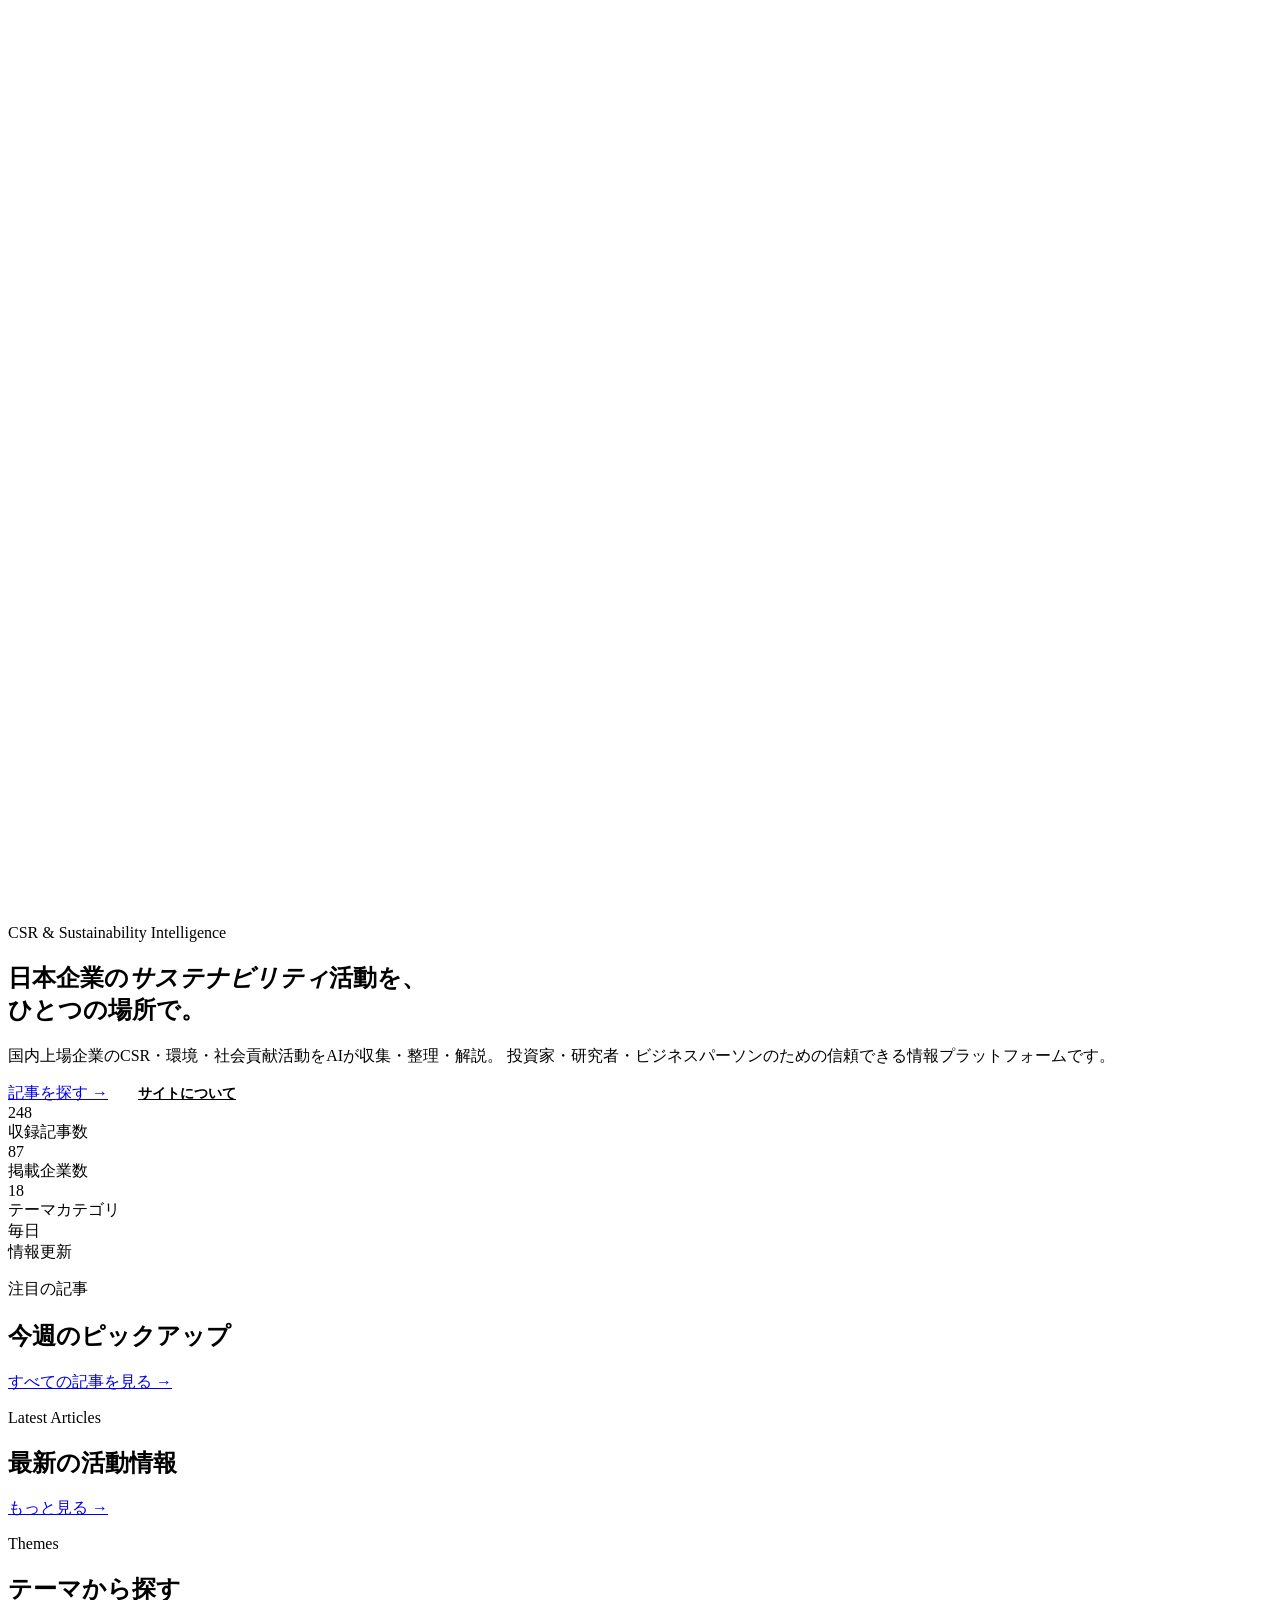
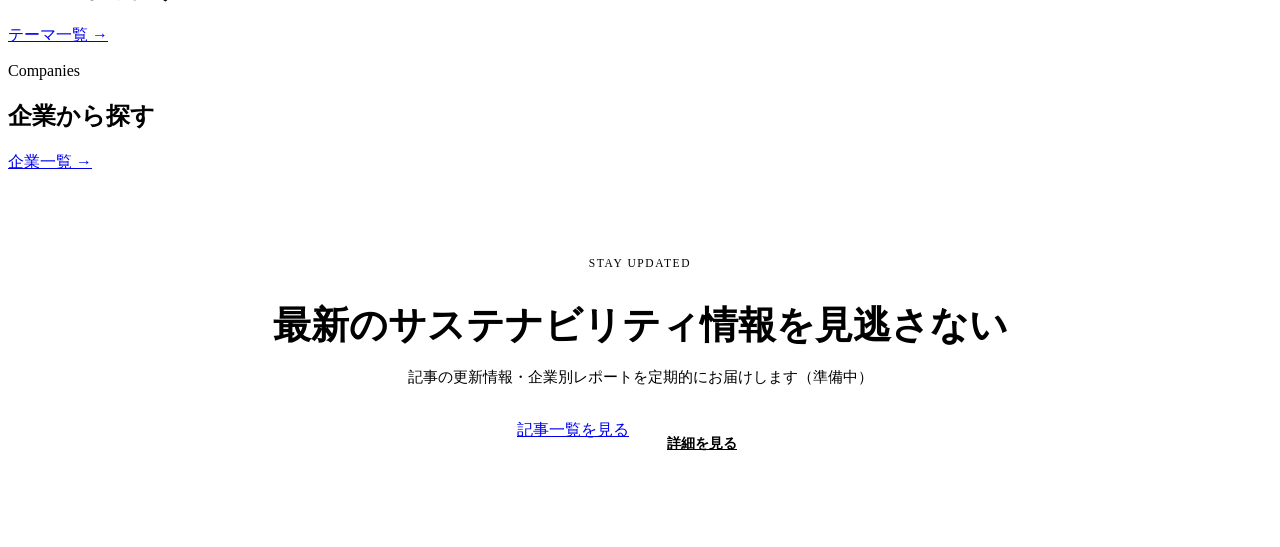
==== index.html @ 4f333bb2 "Add files via upload" ====
<!DOCTYPE html>
<html lang="ja">
<head>
  <meta charset="UTF-8">
  <meta name="viewport" content="width=device-width, initial-scale=1.0">
  <title>SustainaLog — 国内企業のCSR・サステナビリティ情報プラットフォーム</title>
  <meta name="description" content="国内上場企業のCSR・サステナビリティ・社会貢献活動を収集・整理・可視化する情報プラットフォーム。">
  <link rel="stylesheet" href="style.css">
</head>
<body>

<div id="header-mount"></div>

<!-- ─── HERO ─── -->
<section class="hero">
  <div class="hero-bg-decor">
    <div class="hero-circle" style="width:600px;height:600px;top:-200px;right:-100px;"></div>
    <div class="hero-circle" style="width:300px;height:300px;bottom:-80px;left:5%;"></div>
  </div>
  <div class="container" style="position:relative;z-index:1;">
    <p class="hero-label">CSR &amp; Sustainability Intelligence</p>
    <h1>日本企業の<em>サステナビリティ</em>活動を、<br>ひとつの場所で。</h1>
    <p class="hero-desc">国内上場企業のCSR・環境・社会貢献活動をAIが収集・整理・解説。
    投資家・研究者・ビジネスパーソンのための信頼できる情報プラットフォームです。</p>
    <div class="hero-actions">
      <a href="articles.html" class="btn btn-primary">記事を探す →</a>
      <a href="about.html" class="btn" style="color:var(--green-200);border:2px solid rgba(255,255,255,0.25);padding:12px 24px;border-radius:4px;font-weight:700;font-size:0.9rem;transition:background 0.22s;">サイトについて</a>
    </div>
    <div class="hero-stats">
      <div class="stat-item">
        <div class="stat-num">248</div>
        <div class="stat-label">収録記事数</div>
      </div>
      <div class="stat-item">
        <div class="stat-num">87</div>
        <div class="stat-label">掲載企業数</div>
      </div>
      <div class="stat-item">
        <div class="stat-num">18</div>
        <div class="stat-label">テーマカテゴリ</div>
      </div>
      <div class="stat-item">
        <div class="stat-num">毎日</div>
        <div class="stat-label">情報更新</div>
      </div>
    </div>
  </div>
</section>

<!-- ─── FEATURED ARTICLE ─── -->
<section class="section">
  <div class="container">
    <div class="section-header">
      <div>
        <p class="section-label">注目の記事</p>
        <h2 class="section-title">今週のピックアップ</h2>
      </div>
      <a href="articles.html" class="view-all">すべての記事を見る →</a>
    </div>
    <div id="featured-mount"></div>
  </div>
</section>

<!-- ─── LATEST ARTICLES ─── -->
<section class="section section-alt">
  <div class="container">
    <div class="section-header">
      <div>
        <p class="section-label">Latest Articles</p>
        <h2 class="section-title">最新の活動情報</h2>
      </div>
      <a href="articles.html" class="view-all">もっと見る →</a>
    </div>
    <div class="articles-grid" id="latest-mount"></div>
  </div>
</section>

<!-- ─── THEMES ─── -->
<section class="section">
  <div class="container">
    <div class="section-header">
      <div>
        <p class="section-label">Themes</p>
        <h2 class="section-title">テーマから探す</h2>
      </div>
      <a href="themes.html" class="view-all">テーマ一覧 →</a>
    </div>
    <div class="themes-grid" id="themes-mount"></div>
  </div>
</section>

<!-- ─── COMPANIES ─── -->
<section class="section section-alt">
  <div class="container">
    <div class="section-header">
      <div>
        <p class="section-label">Companies</p>
        <h2 class="section-title">企業から探す</h2>
      </div>
      <a href="companies.html" class="view-all">企業一覧 →</a>
    </div>
    <div class="companies-grid" id="companies-mount"></div>
  </div>
</section>

<!-- ─── CTA BANNER ─── -->
<section class="section" style="background:var(--green-800);padding:72px 0;">
  <div class="container" style="text-align:center;">
    <p style="font-family:var(--font-mono);font-size:0.72rem;letter-spacing:0.14em;text-transform:uppercase;color:var(--green-400);margin-bottom:12px;">Stay Updated</p>
    <h2 style="font-family:var(--font-serif);font-size:clamp(1.6rem,4vw,2.4rem);color:var(--cream);margin-bottom:16px;">最新のサステナビリティ情報を見逃さない</h2>
    <p style="color:var(--green-200);margin-bottom:32px;font-size:0.95rem;">記事の更新情報・企業別レポートを定期的にお届けします（準備中）</p>
    <div style="display:flex;gap:12px;justify-content:center;flex-wrap:wrap;">
      <a href="articles.html" class="btn btn-primary">記事一覧を見る</a>
      <a href="about.html" class="btn" style="color:var(--green-200);border:2px solid rgba(255,255,255,0.2);padding:12px 24px;border-radius:4px;font-weight:700;font-size:0.9rem;">詳細を見る</a>
    </div>
  </div>
</section>

<div id="footer-mount"></div>

<script src="data.js"></script>
<script>
document.getElementById('header-mount').innerHTML = renderHeader('index.html');
document.getElementById('footer-mount').innerHTML = renderFooter();

// Featured
const featured = ARTICLES.find(a => a.featured);
if (featured) {
  document.getElementById('featured-mount').innerHTML = `
    <a href="article.html?slug=${featured.slug}" class="featured-card">
      <div class="featured-img">
        <span style="font-size:5rem;opacity:0.7">🌱</span>
      </div>
      <div class="featured-body">
        <p class="featured-eyebrow">${featured.company} · ${featured.industry}</p>
        <h2 class="featured-title">${featured.title}</h2>
        <p class="featured-summary">${featured.summary.substring(0,120)}…</p>
        <div style="display:flex;gap:8px;flex-wrap:wrap;margin-bottom:20px;">
          ${featured.themes.map(t=>`<span class="tag tag-theme">${t}</span>`).join('')}
        </div>
        <span class="btn btn-outline btn-sm">記事を読む →</span>
      </div>
    </a>
  `;
}

// Latest (skip featured)
const latest = ARTICLES.filter(a => !a.featured).slice(0,6);
document.getElementById('latest-mount').innerHTML = latest.map(renderCard).join('');

// Themes
document.getElementById('themes-mount').innerHTML = THEMES.map(t => `
  <a href="themes.html" class="theme-tile">
    <div class="theme-icon" style="background:${t.color};color:${t.accent}">${t.icon}</div>
    <div>
      <div class="theme-name">${t.name}</div>
      <div class="theme-count">${t.count}件の記事</div>
    </div>
  </a>
`).join('');

// Companies
document.getElementById('companies-mount').innerHTML = COMPANIES.map(c => `
  <a href="companies.html" class="company-card">
    <div class="company-logo-placeholder">${c.icon}</div>
    <div class="company-card-name">${c.name}</div>
    <div class="company-card-industry">${c.industry}</div>
    <div class="company-card-count">${c.count}件の記事</div>
  </a>
`).join('');

initScrollAnimations();
</script>
</body>
</html>
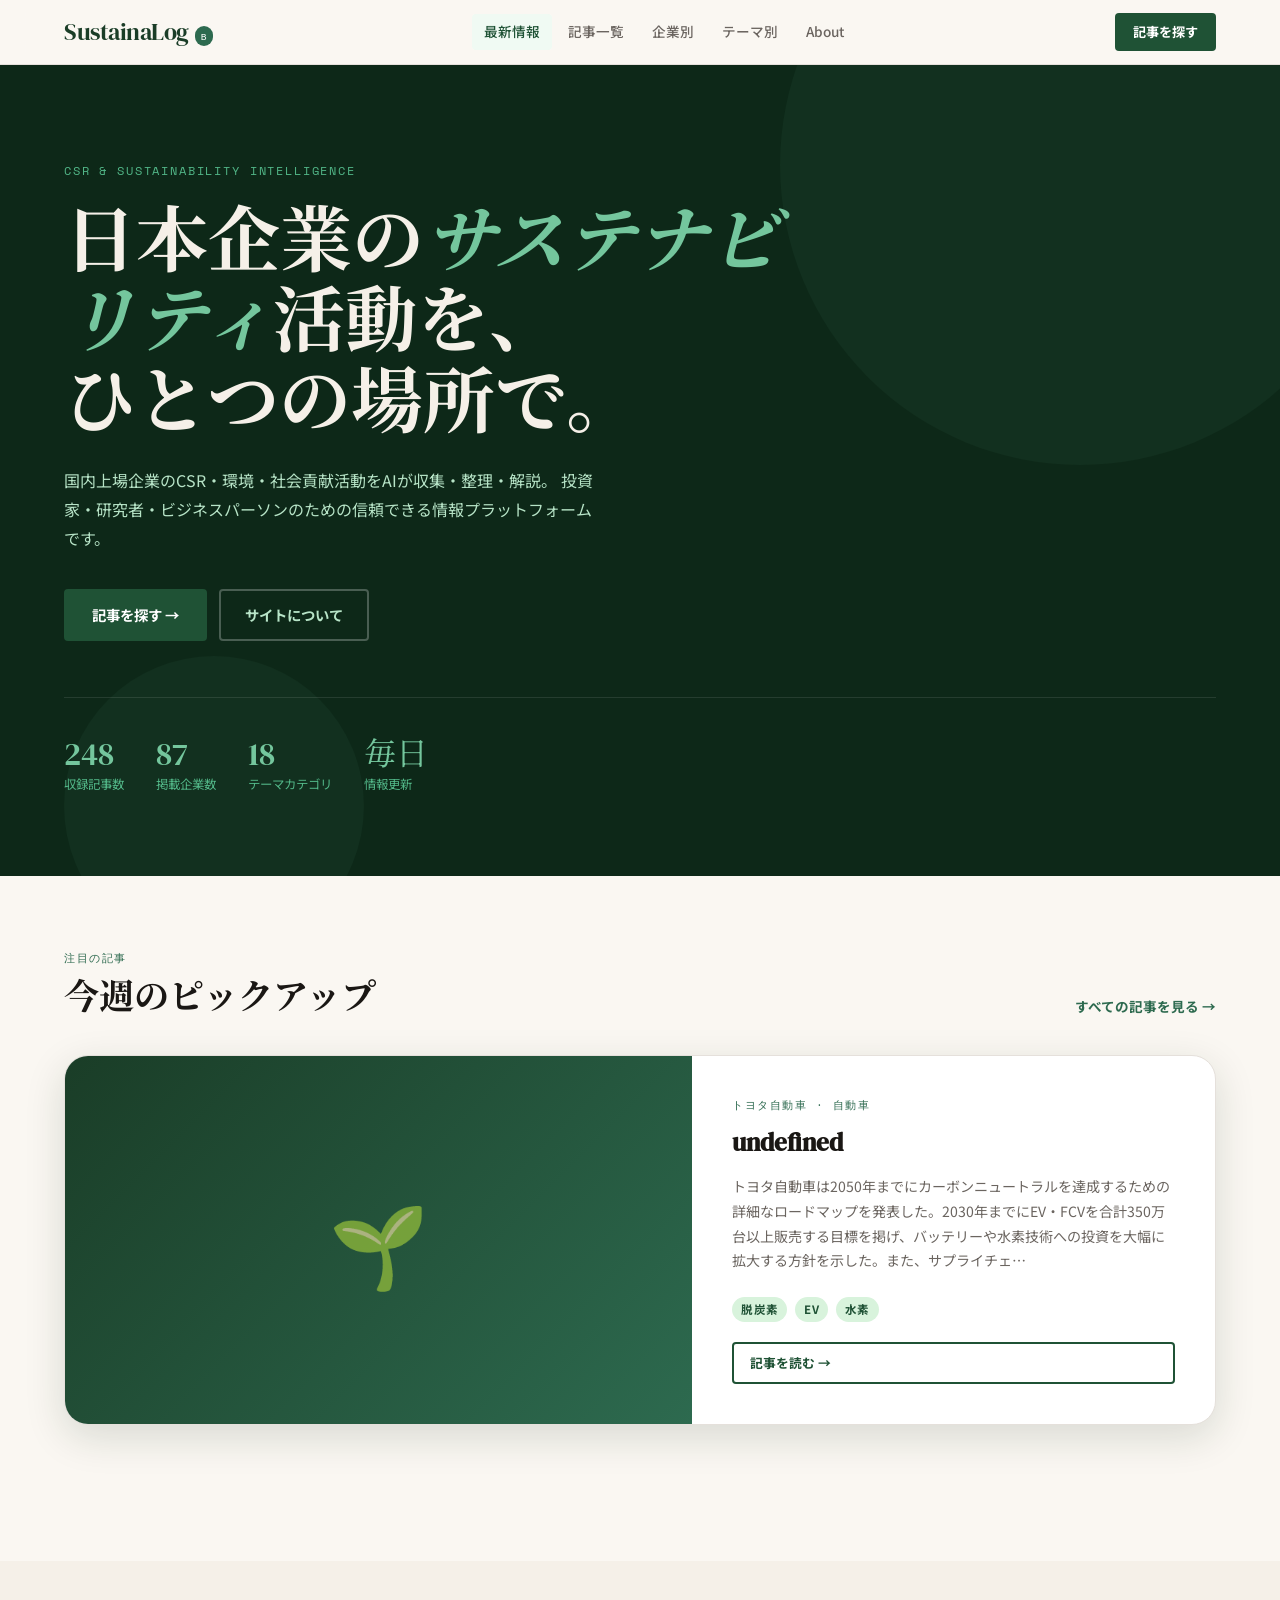
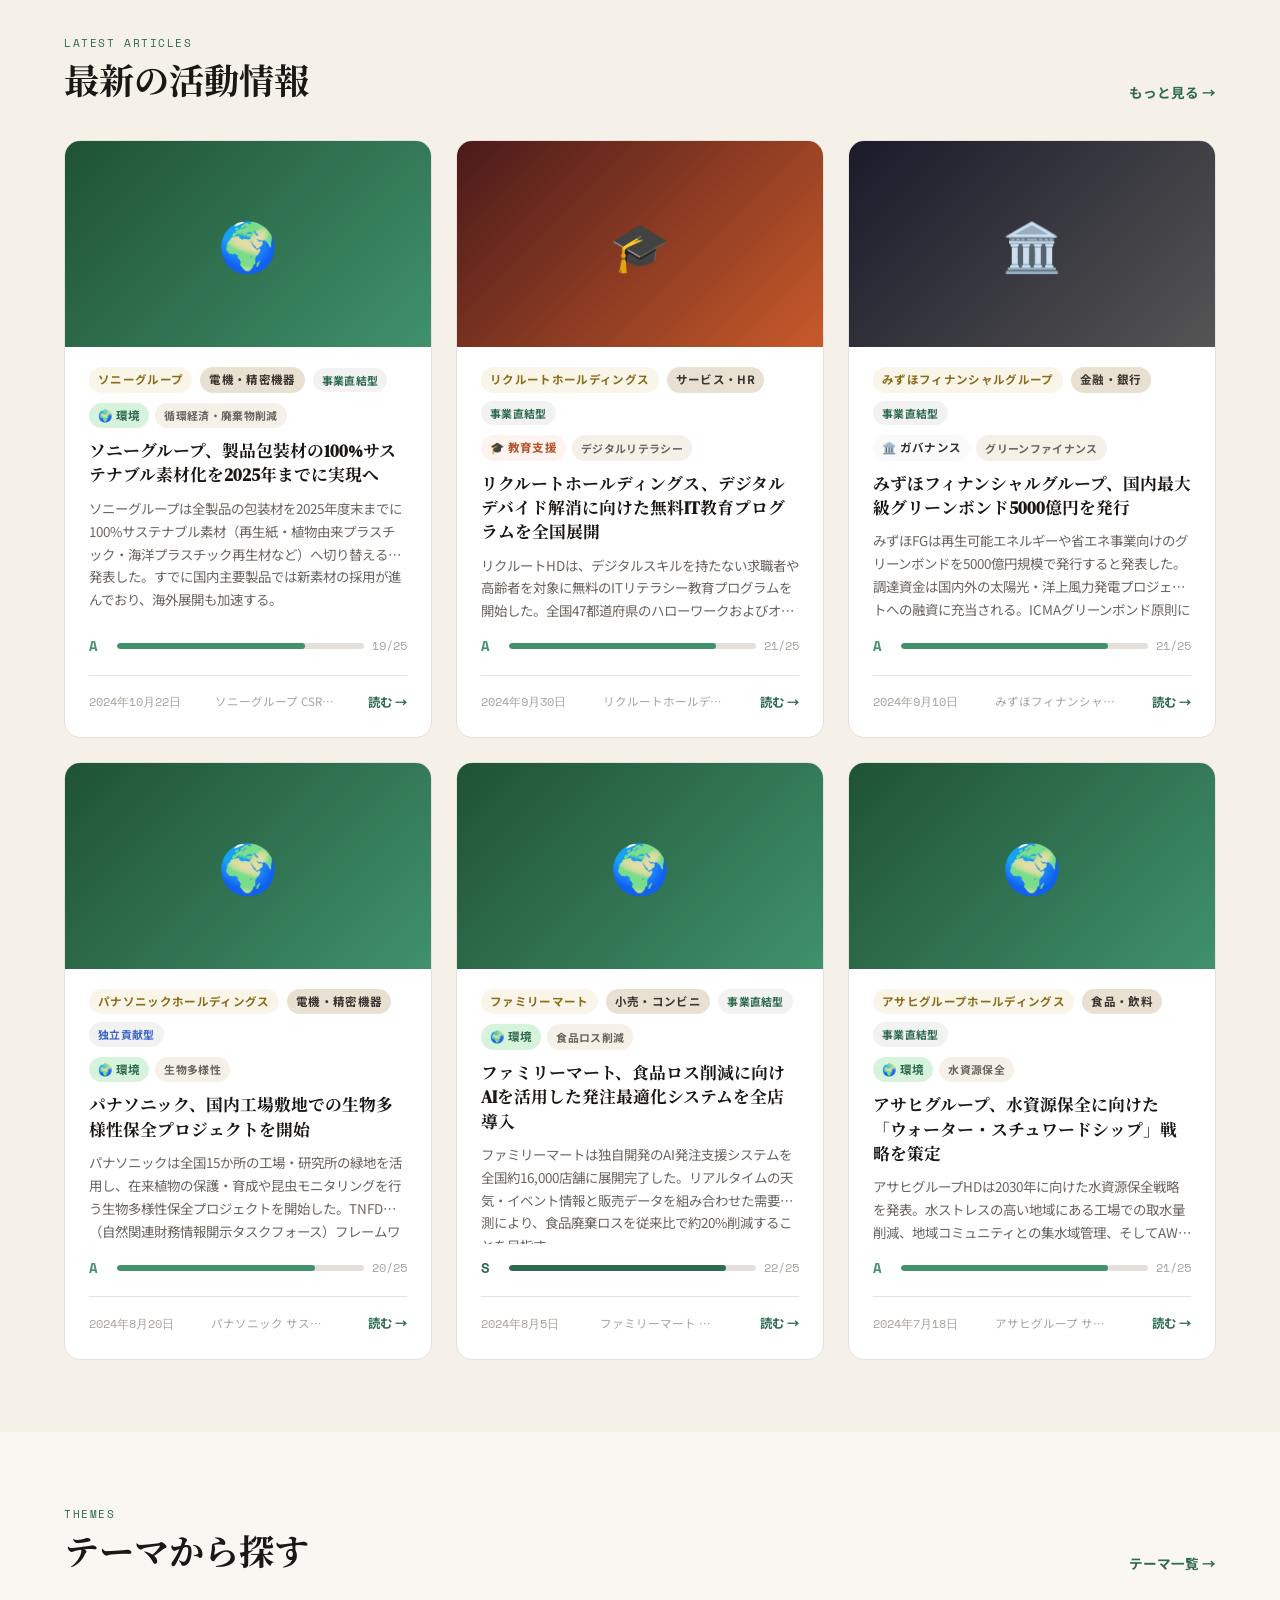
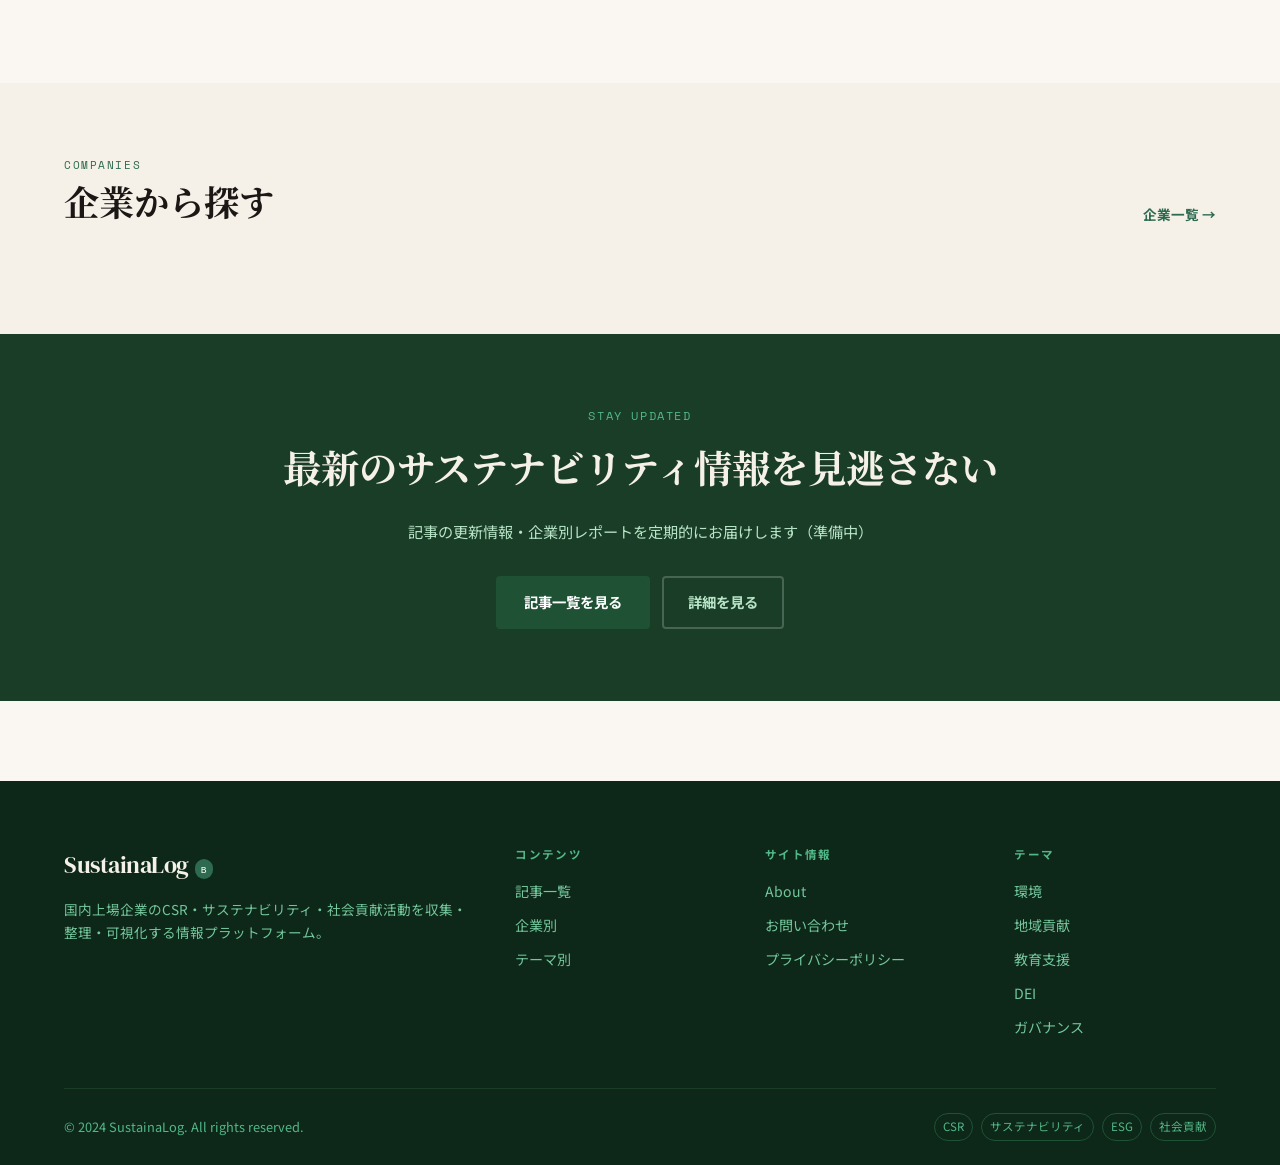
==== commit c810f1cf: "Add files via upload" ====
--- a/index.html
+++ b/index.html
@@ -118,13 +118,15 @@
 
 <div id="footer-mount"></div>
 
+<script src="schema.js"></script>
+<script src="dummy-data.js"></script>
 <script src="data.js"></script>
 <script>
 document.getElementById('header-mount').innerHTML = renderHeader('index.html');
 document.getElementById('footer-mount').innerHTML = renderFooter();
 
 // Featured
-const featured = ARTICLES.find(a => a.featured);
+const featured = getPublishedArticles().find(a => a.featured);
 if (featured) {
   document.getElementById('featured-mount').innerHTML = `
     <a href="article.html?slug=${featured.slug}" class="featured-card">
@@ -132,11 +134,11 @@
         <span style="font-size:5rem;opacity:0.7">🌱</span>
       </div>
       <div class="featured-body">
-        <p class="featured-eyebrow">${featured.company} · ${featured.industry}</p>
+        <p class="featured-eyebrow">${featured.company_name} · ${featured.industry}</p>
         <h2 class="featured-title">${featured.title}</h2>
         <p class="featured-summary">${featured.summary.substring(0,120)}…</p>
         <div style="display:flex;gap:8px;flex-wrap:wrap;margin-bottom:20px;">
-          ${featured.themes.map(t=>`<span class="tag tag-theme">${t}</span>`).join('')}
+          ${featured.classification_tags.slice(0,3).map(t=>`<span class="tag tag-theme">${t}</span>`).join('')}
         </div>
         <span class="btn btn-outline btn-sm">記事を読む →</span>
       </div>
@@ -145,7 +147,7 @@
 }
 
 // Latest (skip featured)
-const latest = ARTICLES.filter(a => !a.featured).slice(0,6);
+const latest = getPublishedArticles().filter(a => !a.featured).slice(0,6).map(adaptArticleForUI);
 document.getElementById('latest-mount').innerHTML = latest.map(renderCard).join('');
 
 // Themes
--- a/style.css
+++ b/style.css
@@ -0,0 +1,1024 @@
+/* ================================================
+   SustainaLog — Global Stylesheet
+   Design: Editorial/Magazine, Natural × Modern
+   Palette: Deep Forest Green × Cream × Warm Black
+   ================================================ */
+
+@import url('https://fonts.googleapis.com/css2?family=Noto+Serif+JP:wght@300;400;500;700&family=Noto+Sans+JP:wght@300;400;500;700&family=DM+Serif+Display:ital@0;1&family=Space+Mono&display=swap');
+
+/* ── CSS Variables ── */
+:root {
+  --green-900: #0d2818;
+  --green-800: #1a3d27;
+  --green-700: #1f5235;
+  --green-600: #2d6a4f;
+  --green-500: #40916c;
+  --green-400: #52b788;
+  --green-300: #74c69d;
+  --green-200: #b7e4c7;
+  --green-100: #d8f3dc;
+  --green-50:  #f0faf3;
+
+  --cream-dark: #e8e0d0;
+  --cream:      #f5f0e8;
+  --cream-light:#faf7f2;
+  --white:      #ffffff;
+
+  --ink-900: #1a1714;
+  --ink-700: #3a3530;
+  --ink-500: #6b6560;
+  --ink-300: #a8a29d;
+  --ink-100: #e5e0db;
+
+  --accent-gold: #c9a84c;
+  --accent-rust: #b5522a;
+
+  --font-serif: 'DM Serif Display', 'Noto Serif JP', serif;
+  --font-sans:  'Noto Sans JP', sans-serif;
+  --font-mono:  'Space Mono', monospace;
+
+  --radius-sm: 4px;
+  --radius-md: 8px;
+  --radius-lg: 16px;
+  --radius-xl: 24px;
+
+  --shadow-sm: 0 1px 3px rgba(13,40,24,.08);
+  --shadow-md: 0 4px 16px rgba(13,40,24,.10);
+  --shadow-lg: 0 12px 40px rgba(13,40,24,.14);
+  --shadow-xl: 0 24px 64px rgba(13,40,24,.18);
+
+  --transition: 0.22s cubic-bezier(0.4,0,0.2,1);
+  --max-w: 1200px;
+}
+
+/* ── Reset ── */
+*, *::before, *::after { box-sizing: border-box; margin: 0; padding: 0; }
+html { scroll-behavior: smooth; font-size: 16px; }
+body {
+  font-family: var(--font-sans);
+  background: var(--cream-light);
+  color: var(--ink-900);
+  line-height: 1.7;
+  -webkit-font-smoothing: antialiased;
+}
+img { max-width: 100%; display: block; }
+a { color: inherit; text-decoration: none; }
+ul { list-style: none; }
+button { cursor: pointer; border: none; background: none; font-family: inherit; }
+
+/* ── Container ── */
+.container { max-width: var(--max-w); margin: 0 auto; padding: 0 24px; }
+
+/* ================================================
+   HEADER
+   ================================================ */
+.site-header {
+  position: sticky;
+  top: 0;
+  z-index: 100;
+  background: rgba(250,247,242,0.92);
+  backdrop-filter: blur(12px);
+  -webkit-backdrop-filter: blur(12px);
+  border-bottom: 1px solid var(--ink-100);
+}
+.header-inner {
+  display: flex;
+  align-items: center;
+  justify-content: space-between;
+  height: 64px;
+  gap: 24px;
+}
+.site-logo {
+  display: flex;
+  align-items: baseline;
+  gap: 6px;
+  flex-shrink: 0;
+}
+.logo-main {
+  font-family: var(--font-serif);
+  font-size: 1.5rem;
+  color: var(--green-800);
+  letter-spacing: -0.02em;
+}
+.logo-badge {
+  font-family: var(--font-mono);
+  font-size: 0.6rem;
+  background: var(--green-600);
+  color: var(--white);
+  padding: 2px 6px;
+  border-radius: 99px;
+  letter-spacing: 0.05em;
+  text-transform: uppercase;
+}
+.site-nav { display: flex; align-items: center; gap: 4px; }
+.nav-link {
+  font-size: 0.85rem;
+  font-weight: 500;
+  color: var(--ink-500);
+  padding: 6px 12px;
+  border-radius: var(--radius-sm);
+  transition: color var(--transition), background var(--transition);
+}
+.nav-link:hover, .nav-link.active {
+  color: var(--green-700);
+  background: var(--green-50);
+}
+.header-cta {
+  font-size: 0.82rem;
+  font-weight: 700;
+  color: var(--white);
+  background: var(--green-700);
+  padding: 8px 18px;
+  border-radius: var(--radius-sm);
+  transition: background var(--transition), transform var(--transition);
+  flex-shrink: 0;
+}
+.header-cta:hover { background: var(--green-600); transform: translateY(-1px); }
+
+/* Mobile hamburger */
+.hamburger {
+  display: none;
+  flex-direction: column;
+  gap: 5px;
+  padding: 8px;
+  border-radius: var(--radius-sm);
+  transition: background var(--transition);
+}
+.hamburger:hover { background: var(--green-50); }
+.hamburger span {
+  display: block;
+  width: 22px;
+  height: 2px;
+  background: var(--ink-700);
+  border-radius: 2px;
+  transition: transform var(--transition), opacity var(--transition);
+}
+.mobile-nav {
+  display: none;
+  flex-direction: column;
+  background: var(--cream-light);
+  border-top: 1px solid var(--ink-100);
+  padding: 16px 24px 24px;
+  gap: 4px;
+}
+.mobile-nav.open { display: flex; }
+.mobile-nav-link {
+  font-size: 1rem;
+  font-weight: 500;
+  color: var(--ink-700);
+  padding: 10px 0;
+  border-bottom: 1px solid var(--ink-100);
+}
+.mobile-nav-link:last-child { border-bottom: none; }
+
+/* ================================================
+   FOOTER
+   ================================================ */
+.site-footer {
+  background: var(--green-900);
+  color: var(--green-200);
+  margin-top: 80px;
+}
+.footer-main {
+  display: grid;
+  grid-template-columns: 2fr 1fr 1fr 1fr;
+  gap: 48px;
+  padding: 64px 0 48px;
+}
+.footer-brand .logo-main { color: var(--cream); }
+.footer-brand .logo-badge { background: var(--green-600); }
+.footer-desc {
+  font-size: 0.85rem;
+  color: var(--green-300);
+  margin-top: 12px;
+  line-height: 1.7;
+}
+.footer-col-title {
+  font-size: 0.72rem;
+  font-weight: 700;
+  letter-spacing: 0.12em;
+  text-transform: uppercase;
+  color: var(--green-400);
+  margin-bottom: 16px;
+}
+.footer-links { display: flex; flex-direction: column; gap: 10px; }
+.footer-links a {
+  font-size: 0.88rem;
+  color: var(--green-300);
+  transition: color var(--transition);
+}
+.footer-links a:hover { color: var(--white); }
+.footer-bottom {
+  border-top: 1px solid var(--green-800);
+  padding: 24px 0;
+  display: flex;
+  justify-content: space-between;
+  align-items: center;
+  flex-wrap: wrap;
+  gap: 12px;
+}
+.footer-copy { font-size: 0.8rem; color: var(--green-400); }
+.footer-tags { display: flex; gap: 8px; flex-wrap: wrap; }
+.footer-tag {
+  font-size: 0.72rem;
+  color: var(--green-400);
+  border: 1px solid var(--green-700);
+  padding: 3px 8px;
+  border-radius: 99px;
+}
+
+/* ================================================
+   SHARED COMPONENTS
+   ================================================ */
+
+/* Page Hero */
+.page-hero {
+  background: var(--green-800);
+  color: var(--white);
+  padding: 64px 0 56px;
+}
+.page-hero-label {
+  font-family: var(--font-mono);
+  font-size: 0.72rem;
+  letter-spacing: 0.14em;
+  text-transform: uppercase;
+  color: var(--green-300);
+  margin-bottom: 12px;
+}
+.page-hero h1 {
+  font-family: var(--font-serif);
+  font-size: clamp(2rem, 5vw, 3.2rem);
+  line-height: 1.2;
+  color: var(--cream);
+  margin-bottom: 12px;
+}
+.page-hero p {
+  font-size: 1rem;
+  color: var(--green-200);
+  max-width: 600px;
+}
+
+/* Article Card */
+.card {
+  background: var(--white);
+  border-radius: var(--radius-lg);
+  border: 1px solid var(--ink-100);
+  overflow: hidden;
+  transition: transform var(--transition), box-shadow var(--transition);
+  display: flex;
+  flex-direction: column;
+}
+.card:hover {
+  transform: translateY(-3px);
+  box-shadow: var(--shadow-lg);
+}
+.card-img-wrap {
+  aspect-ratio: 16/9;
+  background: var(--green-100);
+  position: relative;
+  overflow: hidden;
+  display: flex;
+  align-items: center;
+  justify-content: center;
+}
+.card-img-placeholder {
+  width: 100%;
+  height: 100%;
+  display: flex;
+  align-items: center;
+  justify-content: center;
+}
+.card-body { padding: 20px 24px 24px; flex: 1; display: flex; flex-direction: column; }
+.card-meta {
+  display: flex;
+  align-items: center;
+  gap: 8px;
+  flex-wrap: wrap;
+  margin-bottom: 10px;
+}
+.tag {
+  display: inline-flex;
+  align-items: center;
+  font-size: 0.72rem;
+  font-weight: 700;
+  padding: 3px 9px;
+  border-radius: 99px;
+  letter-spacing: 0.03em;
+  white-space: nowrap;
+}
+.tag-theme {
+  background: var(--green-100);
+  color: var(--green-700);
+}
+.tag-industry {
+  background: var(--cream-dark);
+  color: var(--ink-700);
+}
+.tag-company {
+  background: rgba(201,168,76,0.12);
+  color: #8a6c1a;
+}
+.card-title {
+  font-family: var(--font-serif);
+  font-size: 1.05rem;
+  line-height: 1.45;
+  color: var(--ink-900);
+  margin-bottom: 8px;
+  transition: color var(--transition);
+}
+.card:hover .card-title { color: var(--green-700); }
+.card-summary {
+  font-size: 0.84rem;
+  color: var(--ink-500);
+  line-height: 1.7;
+  flex: 1;
+  display: -webkit-box;
+  -webkit-line-clamp: 3;
+  -webkit-box-orient: vertical;
+  overflow: hidden;
+}
+.card-footer {
+  display: flex;
+  justify-content: space-between;
+  align-items: center;
+  margin-top: 16px;
+  padding-top: 16px;
+  border-top: 1px solid var(--ink-100);
+  gap: 8px;
+}
+.card-date {
+  font-family: var(--font-mono);
+  font-size: 0.72rem;
+  color: var(--ink-300);
+}
+.card-source {
+  font-size: 0.72rem;
+  color: var(--ink-300);
+  max-width: 120px;
+  overflow: hidden;
+  text-overflow: ellipsis;
+  white-space: nowrap;
+}
+.read-more {
+  font-size: 0.78rem;
+  font-weight: 700;
+  color: var(--green-600);
+  display: flex;
+  align-items: center;
+  gap: 4px;
+  flex-shrink: 0;
+  transition: gap var(--transition), color var(--transition);
+}
+.read-more:hover { gap: 8px; color: var(--green-700); }
+
+/* Section Titles */
+.section-label {
+  font-family: var(--font-mono);
+  font-size: 0.7rem;
+  letter-spacing: 0.14em;
+  text-transform: uppercase;
+  color: var(--green-600);
+  margin-bottom: 8px;
+}
+.section-title {
+  font-family: var(--font-serif);
+  font-size: clamp(1.6rem, 3vw, 2.2rem);
+  color: var(--ink-900);
+  line-height: 1.25;
+}
+.section-header {
+  display: flex;
+  align-items: flex-end;
+  justify-content: space-between;
+  margin-bottom: 36px;
+  gap: 24px;
+  flex-wrap: wrap;
+}
+.view-all {
+  font-size: 0.85rem;
+  font-weight: 700;
+  color: var(--green-600);
+  display: flex;
+  align-items: center;
+  gap: 6px;
+  flex-shrink: 0;
+  transition: gap var(--transition);
+}
+.view-all:hover { gap: 10px; }
+
+/* Grid */
+.articles-grid {
+  display: grid;
+  grid-template-columns: repeat(3, 1fr);
+  gap: 24px;
+}
+
+/* Buttons */
+.btn {
+  display: inline-flex;
+  align-items: center;
+  gap: 8px;
+  font-weight: 700;
+  border-radius: var(--radius-sm);
+  transition: background var(--transition), transform var(--transition), box-shadow var(--transition);
+  cursor: pointer;
+}
+.btn-primary {
+  background: var(--green-700);
+  color: var(--white);
+  padding: 12px 28px;
+  font-size: 0.9rem;
+}
+.btn-primary:hover { background: var(--green-600); transform: translateY(-1px); box-shadow: var(--shadow-md); }
+.btn-outline {
+  border: 2px solid var(--green-700);
+  color: var(--green-700);
+  padding: 10px 24px;
+  font-size: 0.88rem;
+}
+.btn-outline:hover { background: var(--green-50); transform: translateY(-1px); }
+.btn-sm { padding: 8px 16px; font-size: 0.8rem; }
+
+/* Filter bar */
+.filter-bar {
+  display: flex;
+  gap: 8px;
+  flex-wrap: wrap;
+  margin-bottom: 32px;
+}
+.filter-btn {
+  font-size: 0.82rem;
+  font-weight: 600;
+  padding: 7px 16px;
+  border-radius: 99px;
+  border: 1.5px solid var(--ink-200, #d5d0cb);
+  color: var(--ink-500);
+  background: var(--white);
+  transition: all var(--transition);
+}
+.filter-btn:hover, .filter-btn.active {
+  background: var(--green-700);
+  color: var(--white);
+  border-color: var(--green-700);
+}
+
+/* Search input */
+.search-wrap {
+  position: relative;
+  max-width: 420px;
+  width: 100%;
+}
+.search-input {
+  width: 100%;
+  padding: 10px 16px 10px 42px;
+  border: 1.5px solid var(--ink-100);
+  border-radius: 99px;
+  font-size: 0.88rem;
+  font-family: var(--font-sans);
+  background: var(--white);
+  color: var(--ink-900);
+  outline: none;
+  transition: border-color var(--transition), box-shadow var(--transition);
+}
+.search-input:focus { border-color: var(--green-500); box-shadow: 0 0 0 3px rgba(64,145,108,.12); }
+.search-icon {
+  position: absolute;
+  left: 14px;
+  top: 50%;
+  transform: translateY(-50%);
+  color: var(--ink-300);
+  pointer-events: none;
+}
+
+/* Breadcrumb */
+.breadcrumb {
+  display: flex;
+  align-items: center;
+  gap: 8px;
+  font-size: 0.8rem;
+  color: var(--ink-300);
+  margin-bottom: 32px;
+  flex-wrap: wrap;
+}
+.breadcrumb a { color: var(--green-600); }
+.breadcrumb a:hover { text-decoration: underline; }
+.breadcrumb-sep { color: var(--ink-200, #d5d0cb); }
+
+/* Empty state */
+.empty-state {
+  text-align: center;
+  padding: 80px 24px;
+  color: var(--ink-300);
+}
+.empty-state-icon { font-size: 3rem; margin-bottom: 16px; }
+.empty-state h3 { font-size: 1.1rem; color: var(--ink-500); margin-bottom: 8px; }
+.empty-state p { font-size: 0.88rem; }
+
+/* ================================================
+   ARTICLE DETAIL PAGE
+   ================================================ */
+.article-layout {
+  display: grid;
+  grid-template-columns: 1fr 320px;
+  gap: 48px;
+  align-items: start;
+  padding: 48px 0 80px;
+}
+.article-header { margin-bottom: 32px; }
+.article-tags { display: flex; gap: 8px; flex-wrap: wrap; margin-bottom: 16px; }
+.article-title {
+  font-family: var(--font-serif);
+  font-size: clamp(1.6rem, 4vw, 2.6rem);
+  line-height: 1.25;
+  color: var(--ink-900);
+  margin-bottom: 20px;
+}
+.article-byline {
+  display: flex;
+  align-items: center;
+  gap: 20px;
+  flex-wrap: wrap;
+  padding-bottom: 20px;
+  border-bottom: 1px solid var(--ink-100);
+  margin-bottom: 32px;
+}
+.byline-company {
+  font-weight: 700;
+  color: var(--green-700);
+  font-size: 0.9rem;
+}
+.byline-date {
+  font-family: var(--font-mono);
+  font-size: 0.78rem;
+  color: var(--ink-300);
+}
+.article-summary-block {
+  background: var(--green-50);
+  border-left: 4px solid var(--green-500);
+  padding: 24px 28px;
+  border-radius: 0 var(--radius-md) var(--radius-md) 0;
+  margin-bottom: 36px;
+}
+.article-summary-block h3 {
+  font-size: 0.72rem;
+  font-weight: 700;
+  letter-spacing: 0.12em;
+  text-transform: uppercase;
+  color: var(--green-600);
+  margin-bottom: 10px;
+}
+.article-summary-block p {
+  font-size: 0.95rem;
+  color: var(--ink-700);
+  line-height: 1.75;
+}
+.ai-block {
+  background: linear-gradient(135deg, #f0faf3, #e8f4ec);
+  border: 1px solid var(--green-200);
+  border-radius: var(--radius-lg);
+  padding: 28px;
+  margin-bottom: 36px;
+}
+.ai-block-header {
+  display: flex;
+  align-items: center;
+  gap: 10px;
+  margin-bottom: 16px;
+}
+.ai-badge {
+  display: flex;
+  align-items: center;
+  gap: 6px;
+  background: var(--green-700);
+  color: var(--white);
+  font-size: 0.68rem;
+  font-weight: 700;
+  padding: 4px 10px;
+  border-radius: 99px;
+  letter-spacing: 0.06em;
+}
+.ai-badge::before {
+  content: '✦';
+  font-size: 0.7em;
+}
+.ai-block h3 {
+  font-family: var(--font-serif);
+  font-size: 1rem;
+  color: var(--green-800);
+}
+.ai-block p { font-size: 0.9rem; color: var(--ink-700); line-height: 1.75; }
+
+/* Sidebar */
+.article-sidebar { position: sticky; top: 80px; }
+.sidebar-card {
+  background: var(--white);
+  border: 1px solid var(--ink-100);
+  border-radius: var(--radius-lg);
+  padding: 24px;
+  margin-bottom: 20px;
+}
+.sidebar-title {
+  font-size: 0.72rem;
+  font-weight: 700;
+  letter-spacing: 0.12em;
+  text-transform: uppercase;
+  color: var(--ink-300);
+  margin-bottom: 16px;
+}
+.company-name-big {
+  font-family: var(--font-serif);
+  font-size: 1.25rem;
+  color: var(--ink-900);
+  margin-bottom: 6px;
+}
+.company-industry {
+  font-size: 0.82rem;
+  color: var(--ink-500);
+  margin-bottom: 14px;
+}
+.company-stock {
+  font-family: var(--font-mono);
+  font-size: 0.75rem;
+  color: var(--green-600);
+  background: var(--green-50);
+  padding: 4px 10px;
+  border-radius: var(--radius-sm);
+  display: inline-block;
+  margin-bottom: 16px;
+}
+.source-link {
+  display: flex;
+  align-items: center;
+  gap: 8px;
+  font-size: 0.85rem;
+  color: var(--green-700);
+  font-weight: 600;
+  padding: 10px 0;
+  border-bottom: 1px solid var(--ink-100);
+  transition: color var(--transition), gap var(--transition);
+}
+.source-link:last-child { border-bottom: none; }
+.source-link:hover { color: var(--green-600); gap: 12px; }
+
+/* ================================================
+   HOME PAGE SPECIFIC
+   ================================================ */
+.hero {
+  background: var(--green-900);
+  position: relative;
+  overflow: hidden;
+  padding: 96px 0 80px;
+}
+.hero-bg-decor {
+  position: absolute;
+  inset: 0;
+  overflow: hidden;
+  pointer-events: none;
+}
+.hero-circle {
+  position: absolute;
+  border-radius: 50%;
+  opacity: 0.05;
+  background: var(--green-300);
+}
+.hero-label {
+  font-family: var(--font-mono);
+  font-size: 0.72rem;
+  letter-spacing: 0.16em;
+  text-transform: uppercase;
+  color: var(--green-400);
+  margin-bottom: 20px;
+}
+.hero h1 {
+  font-family: var(--font-serif);
+  font-size: clamp(2.4rem, 6vw, 4.5rem);
+  line-height: 1.12;
+  color: var(--cream);
+  margin-bottom: 24px;
+  max-width: 760px;
+}
+.hero h1 em {
+  font-style: italic;
+  color: var(--green-300);
+}
+.hero-desc {
+  font-size: 1rem;
+  color: var(--green-200);
+  max-width: 540px;
+  line-height: 1.8;
+  margin-bottom: 36px;
+}
+.hero-actions { display: flex; gap: 12px; flex-wrap: wrap; }
+.hero-stats {
+  display: flex;
+  gap: 40px;
+  margin-top: 56px;
+  padding-top: 40px;
+  border-top: 1px solid rgba(255,255,255,0.1);
+  flex-wrap: wrap;
+  gap: 32px;
+}
+.stat-item {}
+.stat-num {
+  font-family: var(--font-serif);
+  font-size: 2rem;
+  color: var(--green-300);
+  line-height: 1;
+}
+.stat-label {
+  font-size: 0.78rem;
+  color: var(--green-400);
+  margin-top: 4px;
+}
+
+/* Featured article */
+.featured-card {
+  display: grid;
+  grid-template-columns: 1.2fr 1fr;
+  border-radius: var(--radius-xl);
+  overflow: hidden;
+  background: var(--white);
+  border: 1px solid var(--ink-100);
+  box-shadow: var(--shadow-lg);
+  margin-bottom: 64px;
+  transition: transform var(--transition), box-shadow var(--transition);
+}
+.featured-card:hover {
+  transform: translateY(-4px);
+  box-shadow: var(--shadow-xl);
+}
+.featured-img {
+  background: linear-gradient(135deg, var(--green-800), var(--green-600));
+  display: flex;
+  align-items: center;
+  justify-content: center;
+  min-height: 320px;
+}
+.featured-body {
+  padding: 40px;
+  display: flex;
+  flex-direction: column;
+  justify-content: center;
+}
+.featured-eyebrow {
+  font-family: var(--font-mono);
+  font-size: 0.68rem;
+  letter-spacing: 0.14em;
+  text-transform: uppercase;
+  color: var(--green-600);
+  margin-bottom: 12px;
+}
+.featured-title {
+  font-family: var(--font-serif);
+  font-size: 1.55rem;
+  line-height: 1.3;
+  color: var(--ink-900);
+  margin-bottom: 16px;
+}
+.featured-summary {
+  font-size: 0.88rem;
+  color: var(--ink-500);
+  line-height: 1.75;
+  margin-bottom: 24px;
+}
+
+/* Theme tiles */
+.themes-grid {
+  display: grid;
+  grid-template-columns: repeat(3, 1fr);
+  gap: 16px;
+}
+.theme-tile {
+  background: var(--white);
+  border: 1px solid var(--ink-100);
+  border-radius: var(--radius-lg);
+  padding: 24px;
+  display: flex;
+  align-items: center;
+  gap: 16px;
+  transition: transform var(--transition), box-shadow var(--transition), border-color var(--transition);
+  cursor: pointer;
+}
+.theme-tile:hover {
+  transform: translateY(-2px);
+  box-shadow: var(--shadow-md);
+  border-color: var(--green-300);
+}
+.theme-icon {
+  width: 48px;
+  height: 48px;
+  border-radius: var(--radius-md);
+  display: flex;
+  align-items: center;
+  justify-content: center;
+  font-size: 1.5rem;
+  flex-shrink: 0;
+}
+.theme-name {
+  font-weight: 700;
+  font-size: 0.9rem;
+  color: var(--ink-900);
+  margin-bottom: 2px;
+}
+.theme-count {
+  font-size: 0.78rem;
+  color: var(--ink-300);
+}
+
+/* Companies grid */
+.companies-grid {
+  display: grid;
+  grid-template-columns: repeat(4, 1fr);
+  gap: 16px;
+}
+.company-card {
+  background: var(--white);
+  border: 1px solid var(--ink-100);
+  border-radius: var(--radius-lg);
+  padding: 20px;
+  text-align: center;
+  transition: transform var(--transition), box-shadow var(--transition);
+}
+.company-card:hover {
+  transform: translateY(-2px);
+  box-shadow: var(--shadow-md);
+}
+.company-logo-placeholder {
+  width: 56px;
+  height: 56px;
+  border-radius: var(--radius-md);
+  background: var(--green-100);
+  display: flex;
+  align-items: center;
+  justify-content: center;
+  font-size: 1.4rem;
+  margin: 0 auto 12px;
+}
+.company-card-name {
+  font-weight: 700;
+  font-size: 0.88rem;
+  color: var(--ink-900);
+  margin-bottom: 4px;
+}
+.company-card-industry {
+  font-size: 0.75rem;
+  color: var(--ink-300);
+  margin-bottom: 10px;
+}
+.company-card-count {
+  font-size: 0.75rem;
+  font-weight: 600;
+  color: var(--green-600);
+}
+
+/* Pagination */
+.pagination {
+  display: flex;
+  justify-content: center;
+  align-items: center;
+  gap: 6px;
+  margin-top: 48px;
+}
+.page-btn {
+  width: 38px;
+  height: 38px;
+  border-radius: var(--radius-sm);
+  font-size: 0.85rem;
+  font-weight: 600;
+  color: var(--ink-500);
+  border: 1.5px solid var(--ink-100);
+  background: var(--white);
+  display: flex;
+  align-items: center;
+  justify-content: center;
+  transition: all var(--transition);
+}
+.page-btn:hover { border-color: var(--green-500); color: var(--green-700); }
+.page-btn.active { background: var(--green-700); color: var(--white); border-color: var(--green-700); }
+.page-btn-arrow { width: 38px; height: 38px; }
+
+/* ================================================
+   SECTION SPACING
+   ================================================ */
+.section { padding: 72px 0; }
+.section-alt { background: var(--cream); }
+.section-dark { background: var(--green-900); }
+
+/* ================================================
+   ABOUT PAGE
+   ================================================ */
+.about-grid {
+  display: grid;
+  grid-template-columns: 1fr 1fr;
+  gap: 64px;
+  align-items: center;
+  padding: 72px 0;
+}
+.about-visual {
+  background: linear-gradient(135deg, var(--green-800), var(--green-600));
+  border-radius: var(--radius-xl);
+  min-height: 400px;
+  display: flex;
+  align-items: center;
+  justify-content: center;
+  font-size: 5rem;
+  position: relative;
+  overflow: hidden;
+}
+.about-text h2 {
+  font-family: var(--font-serif);
+  font-size: 2rem;
+  color: var(--ink-900);
+  margin-bottom: 20px;
+  line-height: 1.3;
+}
+.about-text p {
+  color: var(--ink-500);
+  line-height: 1.8;
+  margin-bottom: 16px;
+  font-size: 0.95rem;
+}
+.value-cards { display: flex; flex-direction: column; gap: 16px; margin-top: 32px; }
+.value-card {
+  display: flex;
+  gap: 16px;
+  align-items: flex-start;
+}
+.value-icon {
+  width: 40px;
+  height: 40px;
+  border-radius: var(--radius-md);
+  background: var(--green-100);
+  display: flex;
+  align-items: center;
+  justify-content: center;
+  flex-shrink: 0;
+  font-size: 1.1rem;
+}
+.value-text h4 {
+  font-weight: 700;
+  font-size: 0.9rem;
+  color: var(--ink-900);
+  margin-bottom: 4px;
+}
+.value-text p { font-size: 0.84rem; color: var(--ink-500); line-height: 1.6; }
+
+/* ================================================
+   RESPONSIVE
+   ================================================ */
+@media (max-width: 1024px) {
+  .articles-grid { grid-template-columns: repeat(2, 1fr); }
+  .themes-grid { grid-template-columns: repeat(2, 1fr); }
+  .companies-grid { grid-template-columns: repeat(3, 1fr); }
+  .footer-main { grid-template-columns: 1fr 1fr; }
+  .featured-card { grid-template-columns: 1fr; }
+  .featured-img { min-height: 220px; }
+  .article-layout { grid-template-columns: 1fr; }
+  .article-sidebar { position: static; }
+  .about-grid { grid-template-columns: 1fr; }
+}
+
+@media (max-width: 768px) {
+  .site-nav, .header-cta { display: none; }
+  .hamburger { display: flex; }
+  .articles-grid { grid-template-columns: 1fr; }
+  .themes-grid { grid-template-columns: repeat(2, 1fr); }
+  .companies-grid { grid-template-columns: repeat(2, 1fr); }
+  .footer-main { grid-template-columns: 1fr; gap: 32px; padding: 40px 0 32px; }
+  .hero { padding: 64px 0 56px; }
+  .hero-stats { gap: 24px; }
+  .section { padding: 48px 0; }
+  .featured-body { padding: 24px; }
+}
+
+@media (max-width: 480px) {
+  .themes-grid { grid-template-columns: 1fr; }
+  .companies-grid { grid-template-columns: repeat(2, 1fr); }
+  .hero h1 { font-size: 2rem; }
+  .hero-actions { flex-direction: column; }
+}
+
+/* ================================================
+   ANIMATIONS
+   ================================================ */
+@keyframes fadeInUp {
+  from { opacity: 0; transform: translateY(20px); }
+  to   { opacity: 1; transform: translateY(0); }
+}
+.animate-in {
+  animation: fadeInUp 0.5s ease both;
+}
+.animate-in:nth-child(1) { animation-delay: 0.05s; }
+.animate-in:nth-child(2) { animation-delay: 0.10s; }
+.animate-in:nth-child(3) { animation-delay: 0.15s; }
+.animate-in:nth-child(4) { animation-delay: 0.20s; }
+.animate-in:nth-child(5) { animation-delay: 0.25s; }
+.animate-in:nth-child(6) { animation-delay: 0.30s; }
+
+/* Leaf SVG decoration */
+.leaf-decor {
+  position: absolute;
+  opacity: 0.06;
+  pointer-events: none;
+  color: var(--green-300);
+}
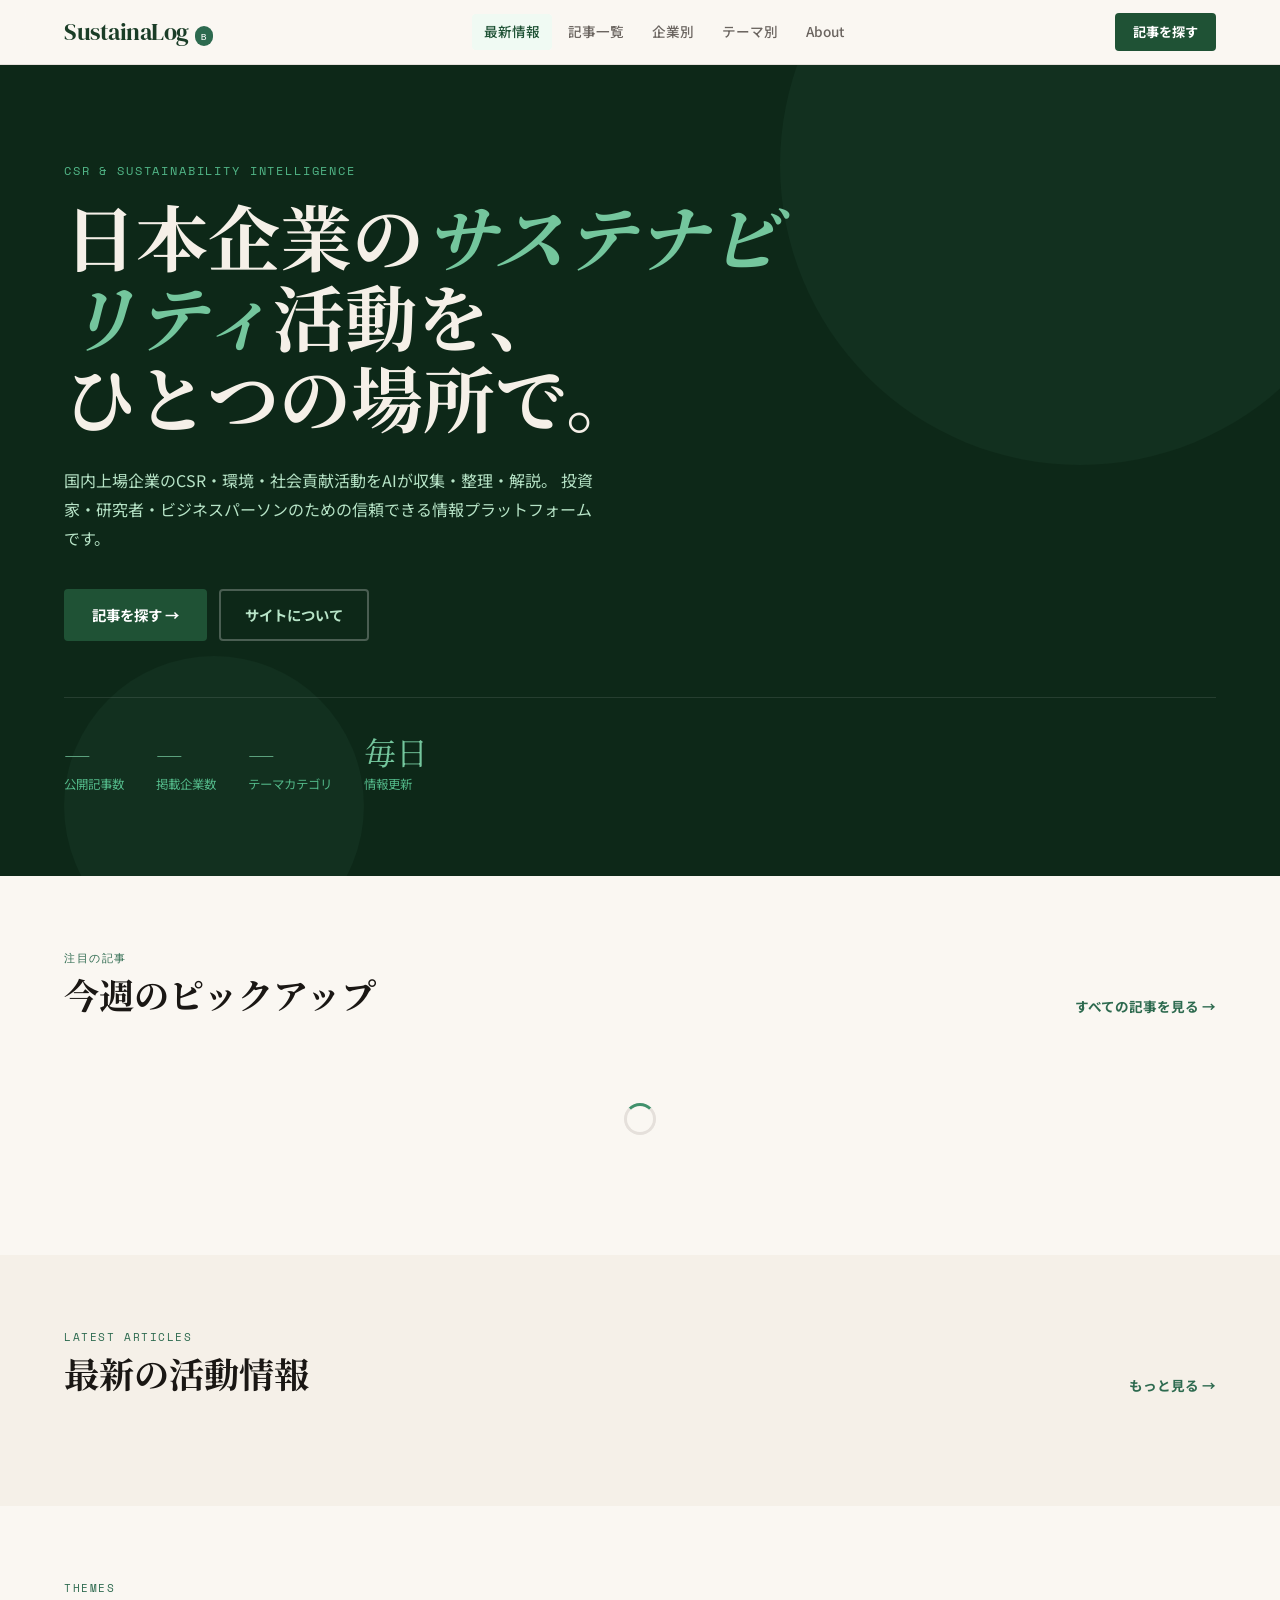
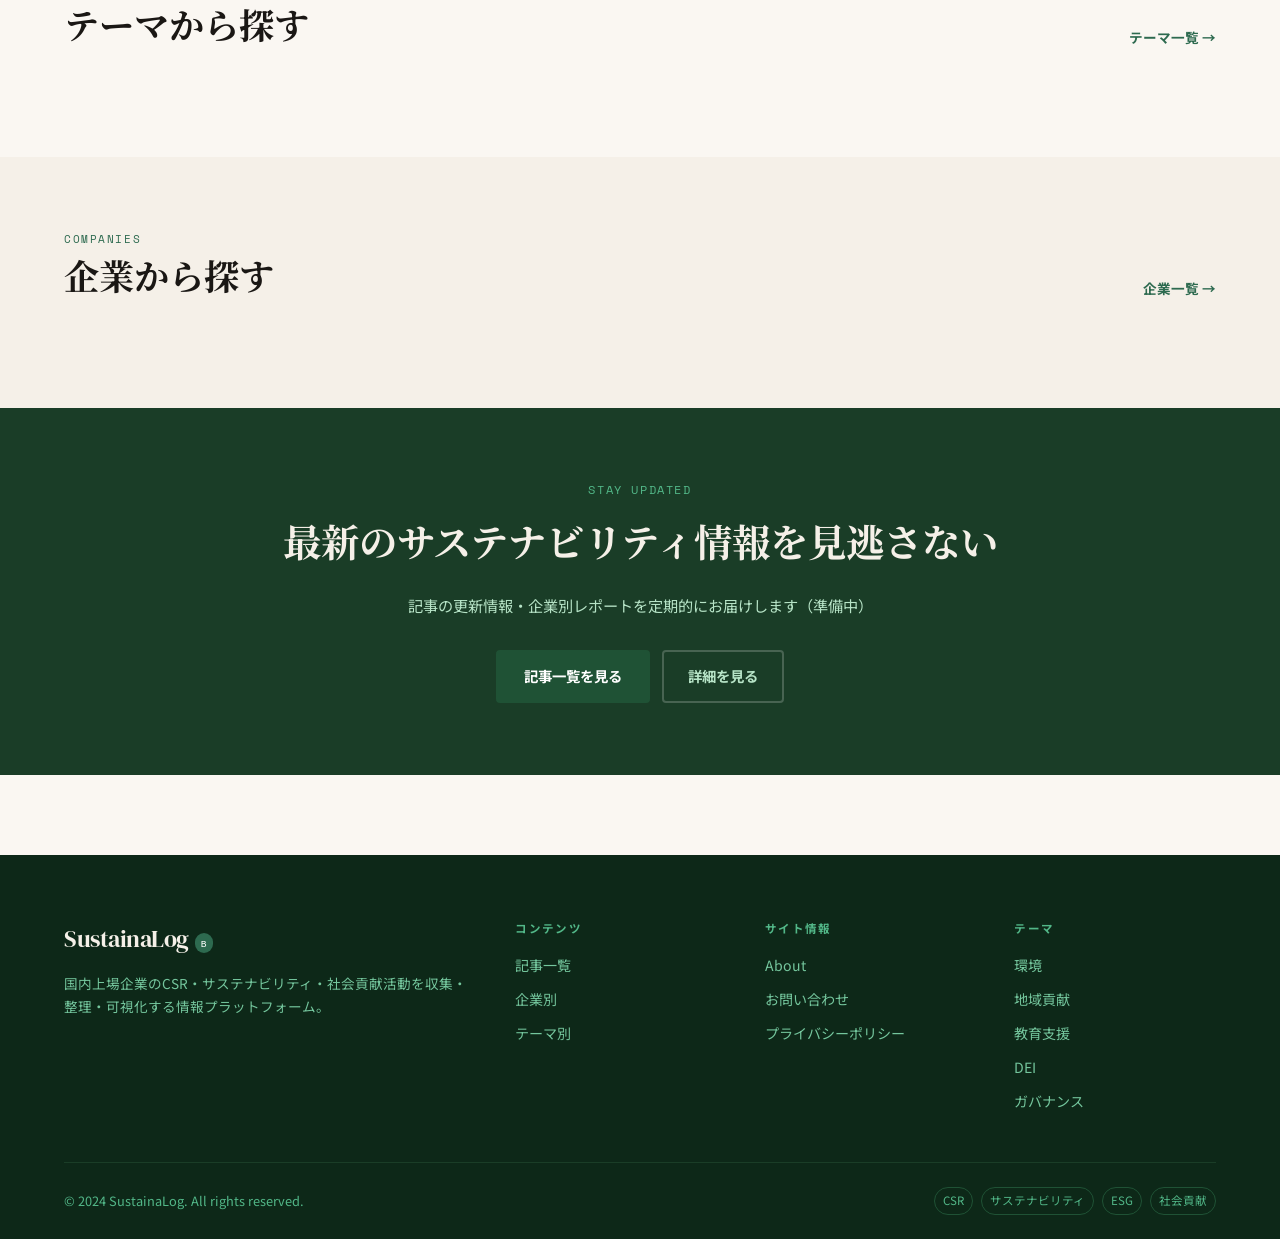
==== commit 91ab0e90: "Update index.html" ====
--- a/index.html
+++ b/index.html
@@ -6,6 +6,7 @@
   <title>SustainaLog — 国内企業のCSR・サステナビリティ情報プラットフォーム</title>
   <meta name="description" content="国内上場企業のCSR・サステナビリティ・社会貢献活動を収集・整理・可視化する情報プラットフォーム。">
   <link rel="stylesheet" href="style.css">
+  <style>@keyframes spin { to { transform: rotate(360deg); } }</style>
 </head>
 <body>
 
@@ -24,51 +25,33 @@
     投資家・研究者・ビジネスパーソンのための信頼できる情報プラットフォームです。</p>
     <div class="hero-actions">
       <a href="articles.html" class="btn btn-primary">記事を探す →</a>
-      <a href="about.html" class="btn" style="color:var(--green-200);border:2px solid rgba(255,255,255,0.25);padding:12px 24px;border-radius:4px;font-weight:700;font-size:0.9rem;transition:background 0.22s;">サイトについて</a>
+      <a href="about.html" class="btn" style="color:var(--green-200);border:2px solid rgba(255,255,255,0.25);padding:12px 24px;border-radius:4px;font-weight:700;font-size:0.9rem;">サイトについて</a>
     </div>
     <div class="hero-stats">
-      <div class="stat-item">
-        <div class="stat-num">248</div>
-        <div class="stat-label">収録記事数</div>
-      </div>
-      <div class="stat-item">
-        <div class="stat-num">87</div>
-        <div class="stat-label">掲載企業数</div>
-      </div>
-      <div class="stat-item">
-        <div class="stat-num">18</div>
-        <div class="stat-label">テーマカテゴリ</div>
-      </div>
-      <div class="stat-item">
-        <div class="stat-num">毎日</div>
-        <div class="stat-label">情報更新</div>
-      </div>
+      <div class="stat-item"><div class="stat-num" id="stat-articles">—</div><div class="stat-label">公開記事数</div></div>
+      <div class="stat-item"><div class="stat-num" id="stat-companies">—</div><div class="stat-label">掲載企業数</div></div>
+      <div class="stat-item"><div class="stat-num" id="stat-themes">—</div><div class="stat-label">テーマカテゴリ</div></div>
+      <div class="stat-item"><div class="stat-num">毎日</div><div class="stat-label">情報更新</div></div>
     </div>
   </div>
 </section>
 
-<!-- ─── FEATURED ARTICLE ─── -->
+<!-- ─── FEATURED ─── -->
 <section class="section">
   <div class="container">
     <div class="section-header">
-      <div>
-        <p class="section-label">注目の記事</p>
-        <h2 class="section-title">今週のピックアップ</h2>
-      </div>
+      <div><p class="section-label">注目の記事</p><h2 class="section-title">今週のピックアップ</h2></div>
       <a href="articles.html" class="view-all">すべての記事を見る →</a>
     </div>
-    <div id="featured-mount"></div>
+    <div id="featured-mount"><div style="text-align:center;padding:48px 0;"><div style="width:32px;height:32px;border:3px solid var(--ink-100);border-top-color:var(--green-500);border-radius:50%;animation:spin .7s linear infinite;margin:0 auto;"></div></div></div>
   </div>
 </section>
 
-<!-- ─── LATEST ARTICLES ─── -->
+<!-- ─── LATEST ─── -->
 <section class="section section-alt">
   <div class="container">
     <div class="section-header">
-      <div>
-        <p class="section-label">Latest Articles</p>
-        <h2 class="section-title">最新の活動情報</h2>
-      </div>
+      <div><p class="section-label">Latest Articles</p><h2 class="section-title">最新の活動情報</h2></div>
       <a href="articles.html" class="view-all">もっと見る →</a>
     </div>
     <div class="articles-grid" id="latest-mount"></div>
@@ -79,10 +62,7 @@
 <section class="section">
   <div class="container">
     <div class="section-header">
-      <div>
-        <p class="section-label">Themes</p>
-        <h2 class="section-title">テーマから探す</h2>
-      </div>
+      <div><p class="section-label">Themes</p><h2 class="section-title">テーマから探す</h2></div>
       <a href="themes.html" class="view-all">テーマ一覧 →</a>
     </div>
     <div class="themes-grid" id="themes-mount"></div>
@@ -93,17 +73,14 @@
 <section class="section section-alt">
   <div class="container">
     <div class="section-header">
-      <div>
-        <p class="section-label">Companies</p>
-        <h2 class="section-title">企業から探す</h2>
-      </div>
+      <div><p class="section-label">Companies</p><h2 class="section-title">企業から探す</h2></div>
       <a href="companies.html" class="view-all">企業一覧 →</a>
     </div>
     <div class="companies-grid" id="companies-mount"></div>
   </div>
 </section>
 
-<!-- ─── CTA BANNER ─── -->
+<!-- ─── CTA ─── -->
 <section class="section" style="background:var(--green-800);padding:72px 0;">
   <div class="container" style="text-align:center;">
     <p style="font-family:var(--font-mono);font-size:0.72rem;letter-spacing:0.14em;text-transform:uppercase;color:var(--green-400);margin-bottom:12px;">Stay Updated</p>
@@ -120,58 +97,47 @@
 
 <script src="schema.js"></script>
 <script src="dummy-data.js"></script>
+<script src="sheets-api.js"></script>
+<script src="public-data.js"></script>
 <script src="data.js"></script>
 <script>
 document.getElementById('header-mount').innerHTML = renderHeader('index.html');
 document.getElementById('footer-mount').innerHTML = renderFooter();
 
-// Featured
-const featured = getPublishedArticles().find(a => a.featured);
-if (featured) {
-  document.getElementById('featured-mount').innerHTML = `
-    <a href="article.html?slug=${featured.slug}" class="featured-card">
-      <div class="featured-img">
-        <span style="font-size:5rem;opacity:0.7">🌱</span>
-      </div>
-      <div class="featured-body">
-        <p class="featured-eyebrow">${featured.company_name} · ${featured.industry}</p>
-        <h2 class="featured-title">${featured.title}</h2>
-        <p class="featured-summary">${featured.summary.substring(0,120)}…</p>
-        <div style="display:flex;gap:8px;flex-wrap:wrap;margin-bottom:20px;">
-          ${featured.classification_tags.slice(0,3).map(t=>`<span class="tag tag-theme">${t}</span>`).join('')}
-        </div>
-        <span class="btn btn-outline btn-sm">記事を読む →</span>
-      </div>
-    </a>
-  `;
-}
-
-// Latest (skip featured)
-const latest = getPublishedArticles().filter(a => !a.featured).slice(0,6).map(adaptArticleForUI);
-document.getElementById('latest-mount').innerHTML = latest.map(renderCard).join('');
-
-// Themes
 document.getElementById('themes-mount').innerHTML = THEMES.map(t => `
   <a href="themes.html" class="theme-tile">
     <div class="theme-icon" style="background:${t.color};color:${t.accent}">${t.icon}</div>
-    <div>
-      <div class="theme-name">${t.name}</div>
-      <div class="theme-count">${t.count}件の記事</div>
-    </div>
-  </a>
-`).join('');
+    <div><div class="theme-name">${t.name}</div><div class="theme-count">${t.count}件の記事</div></div>
+  </a>`).join('');
 
-// Companies
 document.getElementById('companies-mount').innerHTML = COMPANIES.map(c => `
   <a href="companies.html" class="company-card">
     <div class="company-logo-placeholder">${c.icon}</div>
     <div class="company-card-name">${c.name}</div>
     <div class="company-card-industry">${c.industry}</div>
     <div class="company-card-count">${c.count}件の記事</div>
-  </a>
-`).join('');
+  </a>`).join('');
 
-initScrollAnimations();
+(async () => {
+  await loadPublicArticles();
+  const articles = getPublicArticles();
+  const companies = new Set(articles.map(a => a.company_name).filter(Boolean));
+  const themes    = new Set(articles.map(a => a.csr_type).filter(Boolean));
+  document.getElementById('stat-articles').textContent  = articles.length;
+  document.getElementById('stat-companies').textContent = companies.size || '—';
+  document.getElementById('stat-themes').textContent    = themes.size   || THEMES.length;
+  const featEl   = document.getElementById('featured-mount');
+  const featured = articles.slice().sort((a, b) => (b.total_score || 0) - (a.total_score || 0))[0];
+  if (featured) {
+    const ad = adaptArticleForUI(featured);
+    featEl.innerHTML = `<a href="article.html?slug=${featured.slug}" class="featured-card"><div class="featured-img"><span style="font-size:5rem;opacity:0.7">🌱</span></div><div class="featured-body"><p class="featured-eyebrow">${ad.company} · ${ad.industry}</p><h2 class="featured-title">${ad.title}</h2><p class="featured-summary">${(ad.summary||'').substring(0,120)}…</p><div style="display:flex;gap:8px;flex-wrap:wrap;margin-bottom:20px;">${(ad.themes||[]).slice(0,3).map(t=>`<span class="tag tag-theme">${t}</span>`).join('')}</div><span class="btn btn-outline btn-sm">記事を読む →</span></div></a>`;
+  } else {
+    featEl.innerHTML = `<div style="text-align:center;padding:48px;color:var(--ink-300);"><p style="font-size:2rem;margin-bottom:12px;">🌿🋱</p><p >公開記事がまだありません。管理画面で記事を承認してください。</p><a href="admin.html" style="font-size:.84rem;color:var(--green-600);">管理画面へ →</a></div>`;
+  }
+  const latest = articles.filter(a => !featured || a.slug !== featured.slug).slice(0,6).map(adaptArticleForUI);
+  document.getElementById('latest-mount').innerHTML = latest.length > 0 ? latest.map(renderCard).join('') : '<p style="color:var(--ink-300);font-size:.88rem;text-align:center;padding:32px 0;">公開記事がありません</p>';
+  initScrollAnimations();
+})();
 </script>
 </body>
 </html>
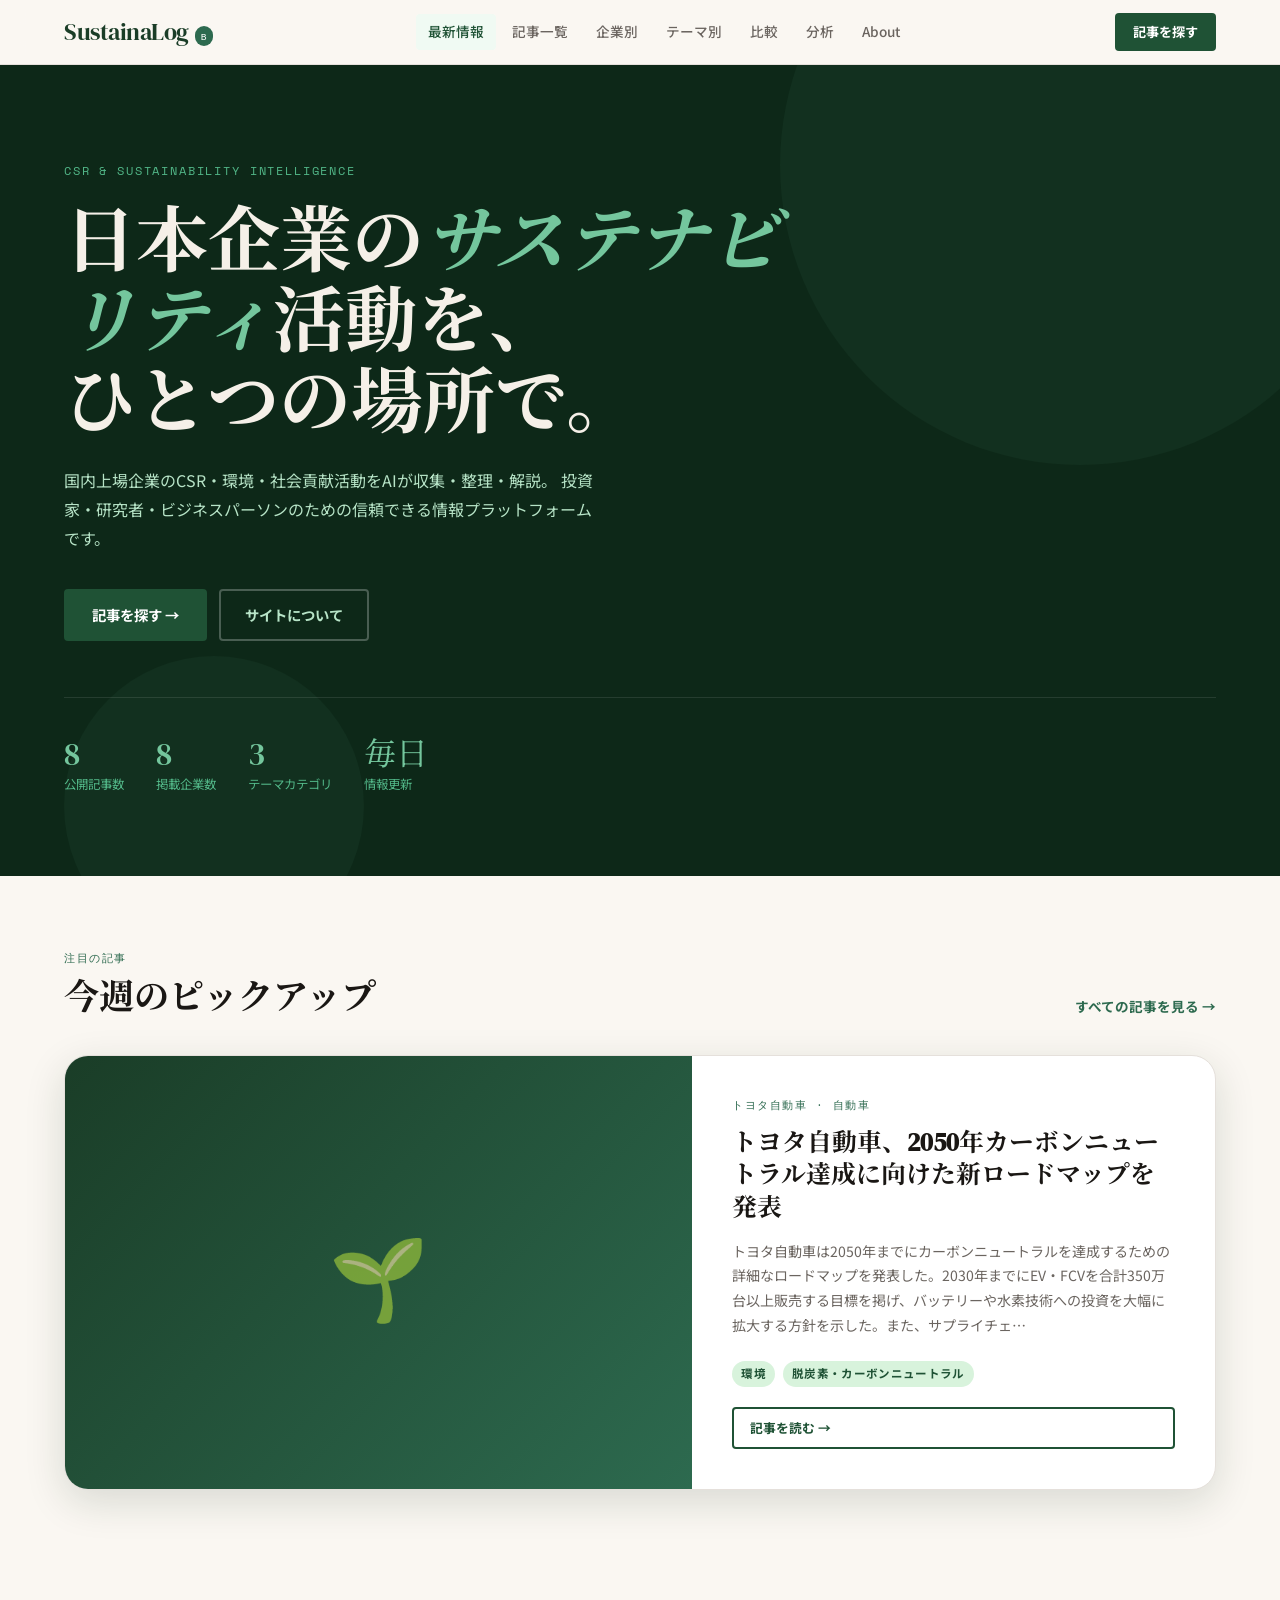
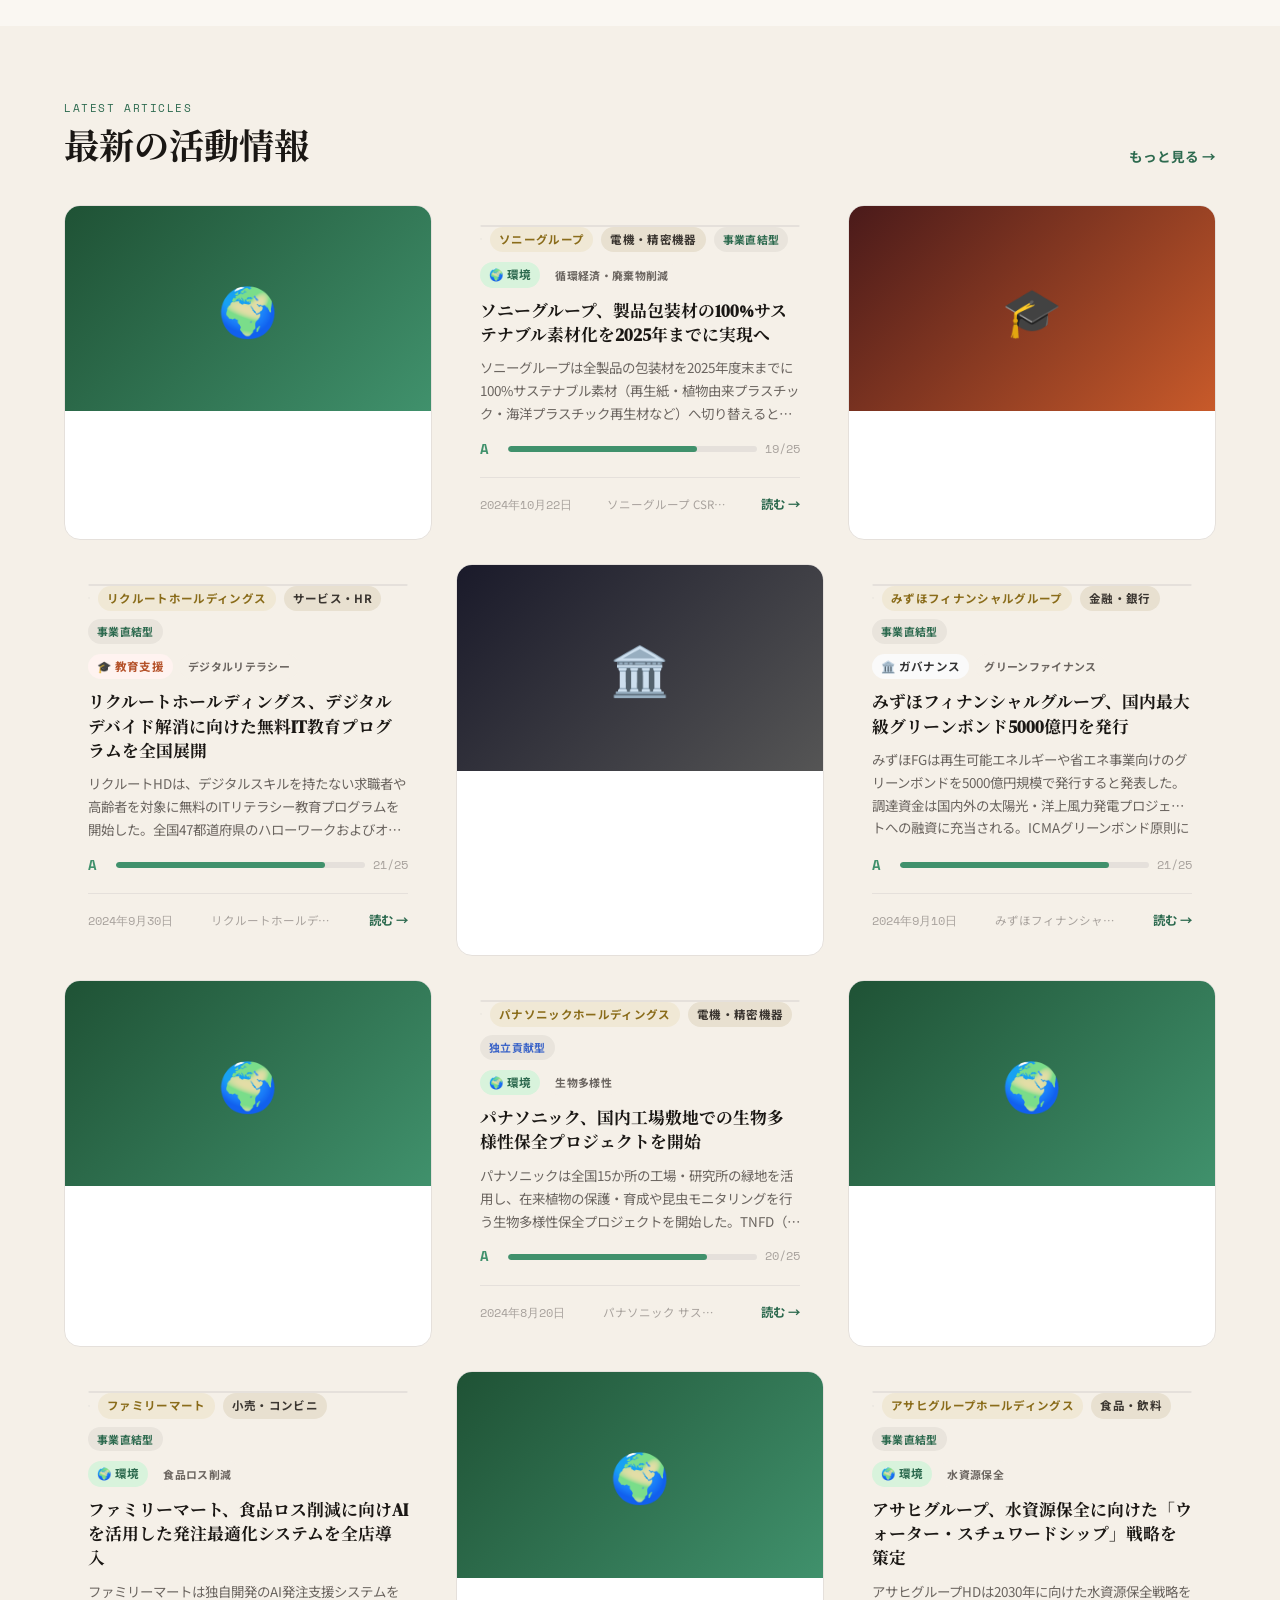
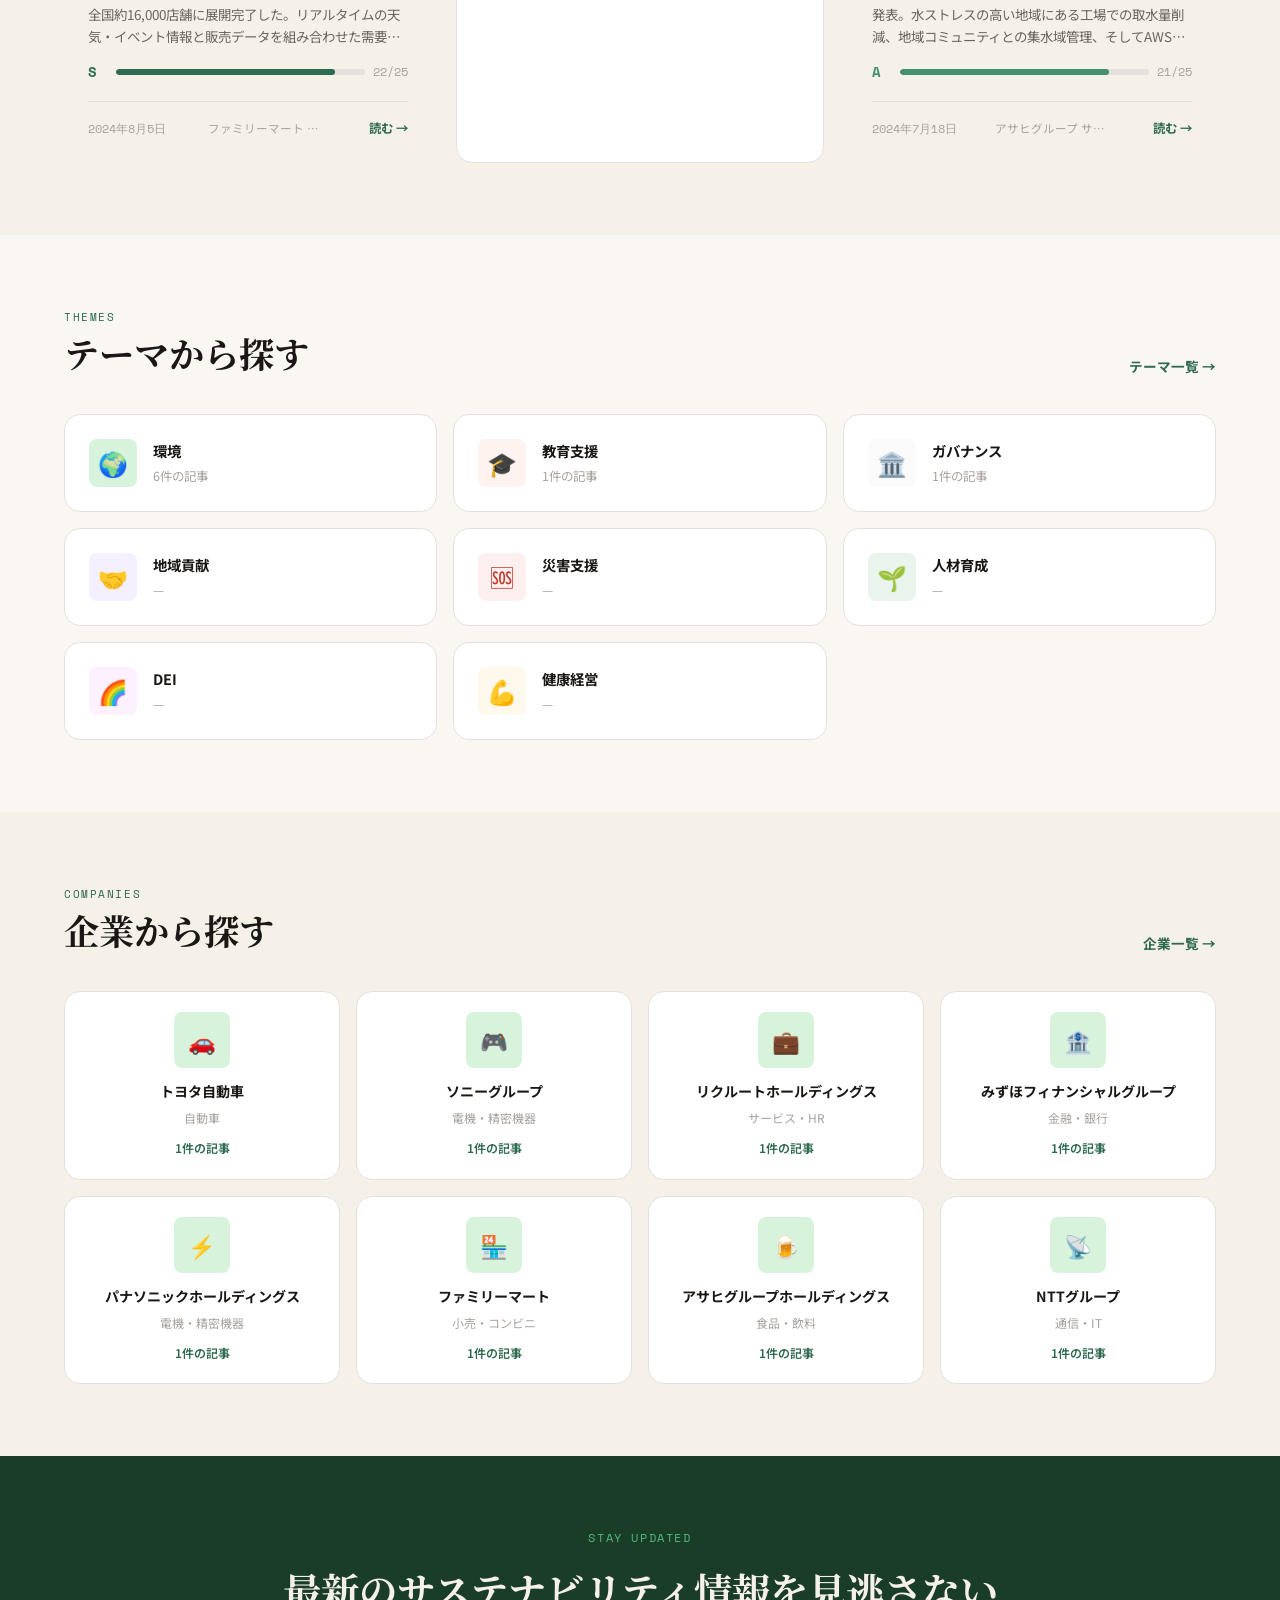
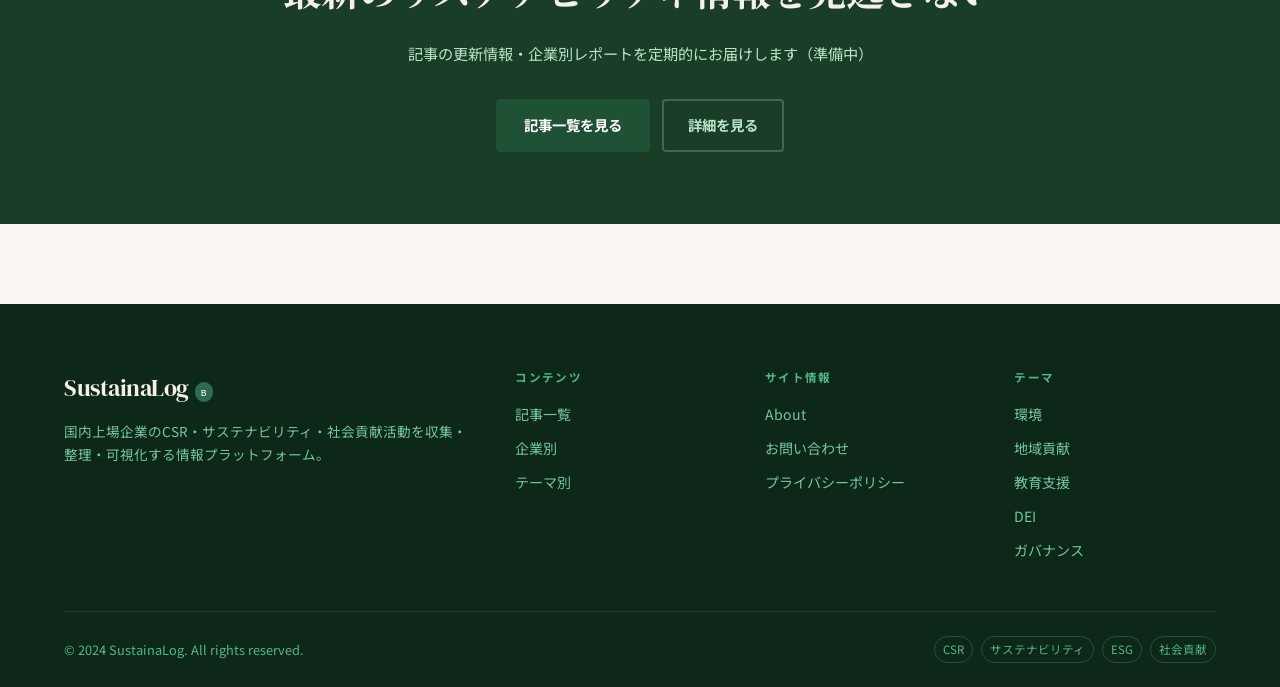
==== commit 7c2047a1: "Update index.html" ====
--- a/index.html
+++ b/index.html
@@ -5,6 +5,12 @@
   <meta name="viewport" content="width=device-width, initial-scale=1.0">
   <title>SustainaLog — 国内企業のCSR・サステナビリティ情報プラットフォーム</title>
   <meta name="description" content="国内上場企業のCSR・サステナビリティ・社会貢献活動を収集・整理・可視化する情報プラットフォーム。">
+  <link rel="icon" href="data:image/svg+xml,<svg xmlns='http://www.w3.org/2000/svg' viewBox='0 0 100 100'><text y='.9em' font-size='90'>🌿</text></svg>">
+  <meta property="og:type" content="website">
+  <meta property="og:title" content="SustainaLog — 日本企業のサステナビリティ情報">
+  <meta property="og:description" content="国内上場企業のCSR・サステナビリティ・社会貢献活動を収集・整理・可視化する情報プラットフォーム。">
+  <meta property="og:site_name" content="SustainaLog">
+  <meta name="twitter:card" content="summary">
   <link rel="stylesheet" href="style.css">
   <style>@keyframes spin { to { transform: rotate(360deg); } }</style>
 </head>
@@ -104,28 +110,42 @@
 document.getElementById('header-mount').innerHTML = renderHeader('index.html');
 document.getElementById('footer-mount').innerHTML = renderFooter();
 
-document.getElementById('themes-mount').innerHTML = THEMES.map(t => `
-  <a href="themes.html" class="theme-tile">
-    <div class="theme-icon" style="background:${t.color};color:${t.accent}">${t.icon}</div>
-    <div><div class="theme-name">${t.name}</div><div class="theme-count">${t.count}件の記事</div></div>
-  </a>`).join('');
 
-document.getElementById('companies-mount').innerHTML = COMPANIES.map(c => `
-  <a href="companies.html" class="company-card">
-    <div class="company-logo-placeholder">${c.icon}</div>
-    <div class="company-card-name">${c.name}</div>
-    <div class="company-card-industry">${c.industry}</div>
-    <div class="company-card-count">${c.count}件の記事</div>
-  </a>`).join('');
+
+
 
 (async () => {
   await loadPublicArticles();
   const articles = getPublicArticles();
+  const csrMeta = (typeof CSR_TYPE_META !== 'undefined') ? CSR_TYPE_META : {};
   const companies = new Set(articles.map(a => a.company_name).filter(Boolean));
   const themes    = new Set(articles.map(a => a.csr_type).filter(Boolean));
   document.getElementById('stat-articles').textContent  = articles.length;
   document.getElementById('stat-companies').textContent = companies.size || '—';
-  document.getElementById('stat-themes').textContent    = themes.size   || THEMES.length;
+  document.getElementById('stat-themes').textContent    = themes.size || Object.keys(csrMeta).length;
+
+  // テーマグリッド
+  const themeSummaries = (typeof getThemeSummaries === 'function') ? getThemeSummaries() : [];
+  const themeItems = themeSummaries.length > 0
+    ? themeSummaries.slice(0, 8).map(t => ({ icon: t.icon, name: t.name, color: t.color, accent: t.accent, count: t.article_count }))
+    : Object.entries(csrMeta).slice(0, 8).map(([name, m]) => ({ icon: m.icon, name, color: m.color, accent: m.accent, count: 0 }));
+  document.getElementById('themes-mount').innerHTML = themeItems.map(t =>
+    `<a href="theme.html?name=${encodeURIComponent(t.name)}" class="theme-tile">
+      <div class="theme-icon" style="background:${t.color};color:${t.accent}">${t.icon}</div>
+      <div><div class="theme-name">${t.name}</div><div class="theme-count">${t.count > 0 ? t.count + '件の記事' : '—'}</div></div>
+    </a>`).join('');
+
+  // 企業グリッド
+  const coSummaries = (typeof getCompanySummaries === 'function') ? getCompanySummaries() : [];
+  document.getElementById('companies-mount').innerHTML = coSummaries.length > 0
+    ? coSummaries.slice(0, 8).map(c =>
+      `<a href="company.html?name=${encodeURIComponent(c.company_name)}" class="company-card">
+        <div class="company-logo-placeholder">${c.icon || '🏢'}</div>
+        <div class="company-card-name">${c.company_name}</div>
+        <div class="company-card-industry">${c.industry || ''}</div>
+        <div class="company-card-count">${c.article_count}件の記事</div>
+      </a>`).join('')
+    : '<p style="color:var(--ink-300);font-size:.88rem;text-align:center;padding:32px 0;grid-column:1/-1;">公開企業がありません</p>';
   const featEl   = document.getElementById('featured-mount');
   const featured = articles.slice().sort((a, b) => (b.total_score || 0) - (a.total_score || 0))[0];
   if (featured) {
